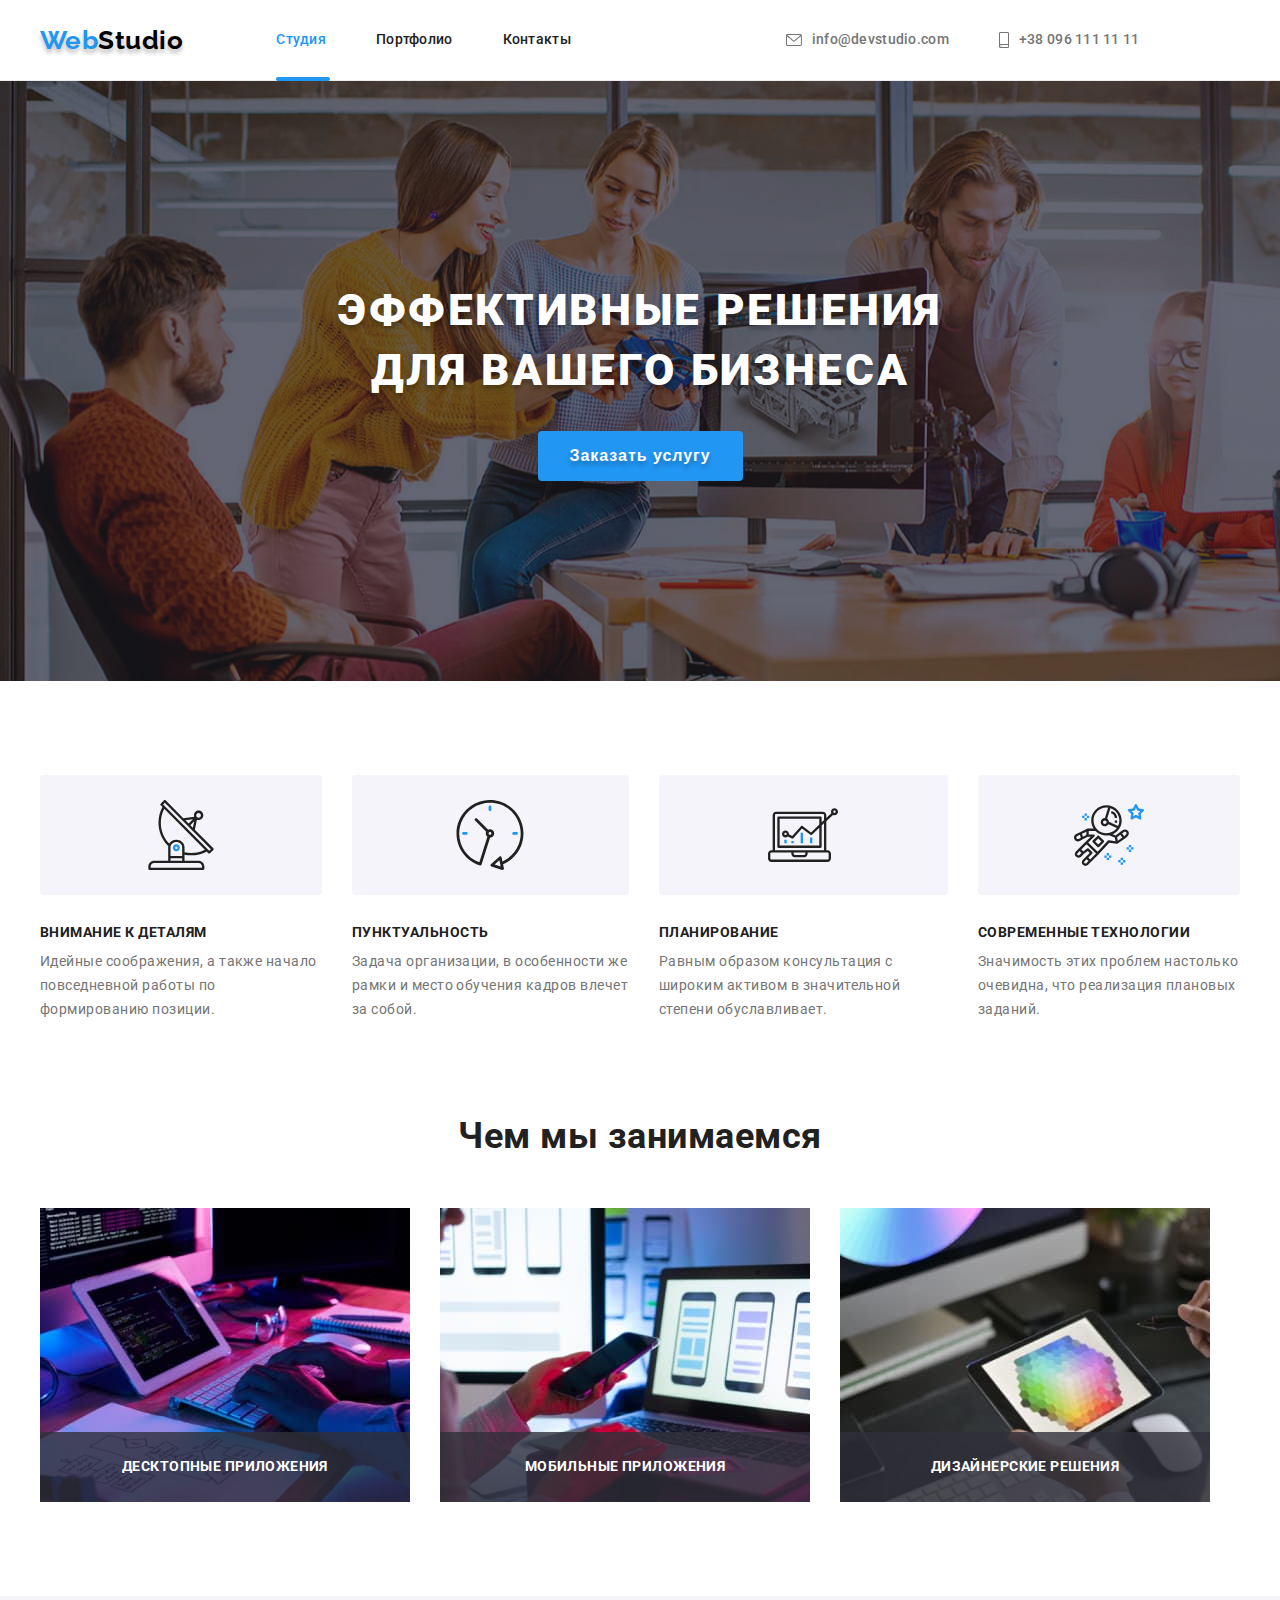
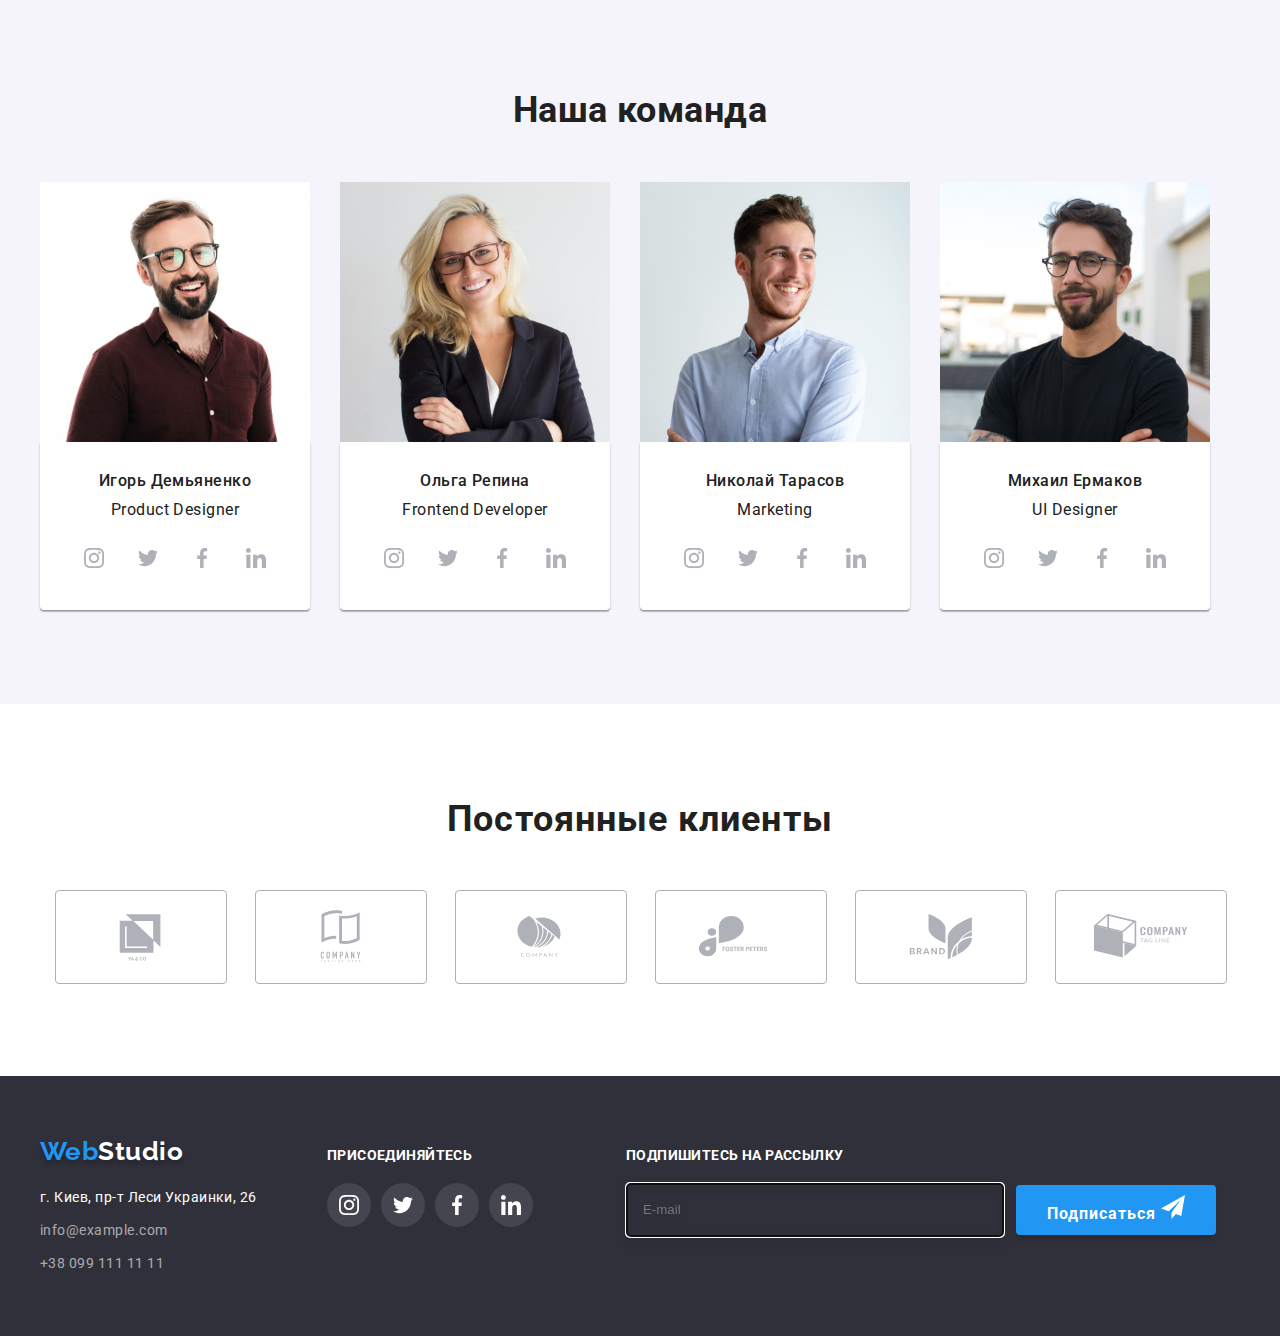
==== index.html @ dc647ac4 "created the seventh repos" ====
<!DOCTYPE html>
<html lang="ru">
<head>
    <meta charset="UTF-8">
    <meta http-equiv="X-UA-Compatible" content="IE=edge">
    <meta name="viewport" content="width=device-width, initial-scale=1.0">
    <title>Webstudio</title>
    <link rel="preconnect" href="https://fonts.googleapis.com">
    <link rel="preconnect" href="https://fonts.gstatic.com" crossorigin>
    <link href="https://fonts.googleapis.com/css2?family=Raleway:wght@700&family=Roboto:wght@400;500;700;900&display=swap" rel="stylesheet">
    <link rel="stylesheet" href="https://cdnjs.cloudflare.com/ajax/libs/modern-normalize/1.1.0/modern-normalize.min.css" integrity="sha512-wpPYUAdjBVSE4KJnH1VR1HeZfpl1ub8YT/NKx4PuQ5NmX2tKuGu6U/JRp5y+Y8XG2tV+wKQpNHVUX03MfMFn9Q==" crossorigin="anonymous" referrerpolicy="no-referrer" />
    <link rel="stylesheet" href="./css/styles.css" />

</head>

<body>
    <!-- HEADER-->
<header class="header">
    <div class="container main"> 
    <nav class="header-nav"> 
        <a class="header-link link" lang="en" href=""><span class="logo-web">Web</span>Studio</a>
          <ul class="header-nav-list list"> 
                <li class="item"><a class="header-item-link current link" href="">Студия</a></li>
                <li  class="item"><a class="header-item-link link" href="./portfolio.html" >Портфолио</a></li> 
                <li  class="item"><a class="header-item-link link" href="" >Контакты</a></li>
            </ul>
     </nav>    
          <ul class="auto-nav list"> 
            <li class="item">
                <a class="auto-nav-item link" href="mailto:info@devstudio.com">
                  <svg class="contacts-icon" width="16" height="12"> 
                    <use href="./images/symbol-defs.svg#icon-envelope"></use>
                </svg> 
                info@devstudio.com</a>
            </li>

            <li class="item">
                <a class="auto-nav-item link" href="tel:+380961111111">
                 <svg class="contacts-icon" width="10" height="16"> 
                    <use href="./images/symbol-defs.svg#icon-smartphone"> </use>
                </svg> 
                +38 096 111 11 11</a>
            </li>
          </ul>
        </div>
</header>
   
 <main>
    <!-- HERO-->
        <section class="hero"> 
            <h1 class="hero-title">Эффективные решения <br>для вашего бизнеса</h1>
            <button  class="hero-button link" type="button" data-modal-open>Заказать услугу</button>
        </section>

           <!-- modal window -->
        <div class="backdrop is-hidden" data-modal> 
            <div class="modal">
            <button type="button" class="close" data-modal-close> 
                <svg class="icon-close" width="18" height="18"> 
                    <use href="./images/symbol-defs.svg#icon-close"></use>
                </svg>
            </button>  

            <p class="form-title"> Оставьте свои данные, мы вам перезвоним</p>
            <form  class="form-contact">
                <label class="form-name"> Имя
                    <span class="form-area">  
                        <input type="text" name="username" class="form-input" required>              
                           <svg class="form-icon" width="18" height="18">
                          <use href="./images/symbol-defs.svg#icon-person"></use>
                        </svg>
                    </span>
            </label>

                <label class="form-name"> Телефон
                    <span class="form-area"> 
                     <input type="tel" name="tel" class="form-input" required>
                       <svg class="form-icon" width="18" height="18">
                    <use href="./images/symbol-defs.svg#icon-phone"></use>
                </svg>
            </span>
             </label>

                <label class="form-name"> Почта
                    <span class="form-area"> 
                      <input type="email" name="email" class="form-input" required> 
                       <svg class="form-icon" width="18" height="18">
                      <use href="./images/symbol-defs.svg#icon-email"></use>
                </svg>
            </span>
            </label>

                <label class="form-name"> Комментарий
                    <span class="form-area"> 
                <textarea name="comment" rows="10" class="form-text" placeholder="Введите текст"></textarea>
            </span>
        </label>

        <input  class="checkbox" id="check" type="checkbox"  name="policy" > 
        <label for="check" class="check-label"> 
              <span class="check-icon"> 
                <svg class="" width="16" height="15"> 
                   <use href="./images/symbol-defs.svg#icon-tick"></use>
              </svg>
        </span>
            <span class="check-text">Соглашаюсь с рассылкой и принимаю <a class="conditions" href="">Условия договора</a> </span>
        </label>

                <button class="form-button" type="submit">Отправить</button>
            </form>
            </div> 
        </div>
  

        <!--Features-->
    <section class="features">
        <div class="container details"> 
        <h2 hidden> Детали работ</h2>
    <ul class="features-list list"> 
        <li class="icon-animations"> 
            <div class="icon-class"> 
            <svg class="feature-icon" width="70" height="70"> 
                <use href="./images/symbol-defs.svg#icon-antenna"> </use>
            </svg>
        </div>
            <h3 class="features-title">ВНИМАНИЕ К ДЕТАЛЯМ</h3>
            <p class="features-text">Идейные соображения, а также начало повседневной работы по формированию позиции.</p>
        </li>
        <li class="icon-animations"> 
            <div class="icon-class"> 
            <svg class="feature-icon" width="70" height="70"> 
                <use href="./images/symbol-defs.svg#icon-clock"> </use>
            </svg>
        </div>
        
            <h3 class="features-title">ПУНКТУАЛЬНОСТЬ</h3>
            <p class="features-text">Задача организации, в особенности же рамки и место обучения кадров влечет за собой.</p>
        </li>
        <li class="icon-animations"> 
            <div class="icon-class"> 
            <svg class="feature-icon" width="70" height="70"> 
                <use href="./images/symbol-defs.svg#icon-diagram"> </use>
            </svg>
        </div>
  
            <h3 class="features-title">ПЛАНИРОВАНИЕ</h3>
            <p class="features-text">Равным образом консультация с широким активом в значительной степени обуславливает. </p>
        </li>
        <li class="icon-animations">
            <div class="icon-class"> 
            <svg class="feature-icon" width="70" height="70"> 
                <use href="./images/symbol-defs.svg#icon-astronaut"> </use>
            </svg>
        </div>
            <h3 class="features-title">СОВРЕМЕННЫЕ ТЕХНОЛОГИИ</h3>
            <p class="features-text">Значимость этих проблем настолько очевидна, что реализация плановых заданий.</p>
         </li>
    </ul>
        </div>
    </section>

    <section class="work"> 
        <div class="container"> 
        <h2 class="work-title">Чем мы занимаемся</h2>
        <ul class="work-list list"> 
            <li class="picture"> <img src="./img/1.jpg" alt="box1" width="370" height="294">
            <h3 class="work-text"> Десктопные приложения</h3>
        </li>
            <li class="picture"> <img src="./img/2.jpg" alt="box2" width="370" height="294">
            <h3 class="work-text"> Мобильные приложения</h3>
        </li>
            <li class="picture"> <img src="./img/3.jpg" alt="box3" width="370" height="294">
              <h3 class="work-text">Дизайнерские решения</h3>
         </li>
        </ul>
         </div>
     </section>

     <section class="team">
        <div class="container "> 
         <h2 class="team-title">Наша команда</h2>
        <ul class="team-list list">
            <li class="content"> 
                <img  src="./img/m1.jpg" alt="img1" width="270" height="260"> 
                <div class="team-content"> 
                <h3 class="team-item">Игорь Демьяненко</h3>
                <p class="team-text" lang="en">Product Designer</p>

                <ul class="masters list social-list"> 
                    <li class="social-item">
                        <a href="" class="social-link link">
                        <svg class="social-icon" width="20" height="20"> 
                            <use href="./images/symbol-defs.svg#icon-instagram"> </use>
                        </svg>
                     </a>
                    </li>
                    <li class="social-item">
                        <a href="" class="social-link link">
                        <svg class="social-icon" width="20" height="20"> 
                            <use href="./images/symbol-defs.svg#icon-twitter"> </use>
                        </svg>
                     </a>
                    </li>
                    <li class="social-item">
                        <a href="" class="social-link link">
                        <svg class="social-icon" width="20" height="20"> 
                            <use href="./images/symbol-defs.svg#icon-facebook"> </use>
                        </svg>
                     </a>
                    </li>
                    <li class="social-item">
                        <a href="" class="social-link link">
                        <svg class="social-icon" width="20" height="20"> 
                            <use href="./images/symbol-defs.svg#icon-linkedin"> </use>
                        </svg>
                     </a>
                    </li>
                </ul>
                </div>
            </li>
            <li class="content">  
                <img  src="./img/m2.jpg" alt="img2" width="270" height="260"> 
                <div class="team-content"> 
                <h3 class="team-item">Ольга Репина</h3>
                <p class="team-text" lang="en">Frontend Developer</p>

                <ul class="masters list social-list"> 
                    <li class="social-item">
                        <a href="" class="social-link link">
                        <svg class="social-icon" width="20" height="20"> 
                            <use href="./images/symbol-defs.svg#icon-instagram"> </use>
                        </svg>
                     </a>
                    </li>
                    <li class="social-item">
                        <a href="" class="social-link link">
                        <svg class="social-icon" width="20" height="20"> 
                            <use href="./images/symbol-defs.svg#icon-twitter"> </use>
                        </svg>
                     </a>
                    </li>
                    <li class="social-item">
                        <a href="" class="social-link link">
                        <svg class="social-icon" width="20" height="20"> 
                            <use href="./images/symbol-defs.svg#icon-facebook"> </use>
                        </svg>
                     </a>
                    </li>
                    <li class="social-item">
                        <a href="" class="social-link link">
                        <svg class="social-icon" width="20" height="20"> 
                            <use href="./images/symbol-defs.svg#icon-linkedin"> </use>
                        </svg>
                     </a>
                    </li>
                </ul>
                </div>
            </li>
            <li class="content"> 
                <img  src="./img/m3.jpg" alt="img3" width="270" height="260"> 
                <div class="team-content"> 
                <h3 class="team-item">Николай Тарасов</h3> 
                 <p class="team-text" lang="en">Marketing</p>

                 <ul class="masters list social-list"> 
                    <li class="social-item">
                        <a href="" class="social-link link">
                        <svg class="social-icon" width="20" height="20"> 
                            <use href="./images/symbol-defs.svg#icon-instagram"> </use>
                        </svg>
                     </a>
                    </li>
                    <li class="social-item">
                        <a href="" class="social-link link">
                        <svg class="social-icon" width="20" height="20"> 
                            <use href="./images/symbol-defs.svg#icon-twitter"> </use>
                        </svg>
                     </a>
                    </li>
                    <li class="social-item">
                        <a href="" class="social-link link">
                        <svg class="social-icon" width="20" height="20"> 
                            <use href="./images/symbol-defs.svg#icon-facebook"> </use>
                        </svg>
                     </a>
                    </li>
                    <li class="social-item">
                        <a href="" class="social-link link">
                        <svg class="social-icon" width="20" height="20"> 
                            <use href="./images/symbol-defs.svg#icon-linkedin"> </use>
                        </svg>
                     </a>
                    </li>
                </ul>
                </div>
                </li>
            <li class="content"> 
                <img  src="./img/m4.jpg" alt="img4" width="270" height="260"> 
                <div class="team-content"> 
                <h3 class="team-item">Михаил Ермаков</h3> 
                <p class="team-text" lang="en">UI Designer</p>

                <ul class="masters list social-list"> 
                    <li class="social-item">
                        <a href="" class="social-link link">
                        <svg class="social-icon" width="20" height="20"> 
                            <use href="./images/symbol-defs.svg#icon-instagram"> </use>
                        </svg>
                     </a>
                    </li>
                    <li class="social-item">
                        <a href="" class="social-link link">
                        <svg class="social-icon" width="20" height="20"> 
                            <use href="./images/symbol-defs.svg#icon-twitter"> </use>
                        </svg>
                     </a>
                    </li>
                    <li class="social-item">
                        <a href="" class="social-link link">
                        <svg class="social-icon" width="20" height="20"> 
                            <use href="./images/symbol-defs.svg#icon-facebook"> </use>
                        </svg>
                     </a>
                    </li>
                    <li class="social-item">
                        <a href="" class="social-link link">
                        <svg class="social-icon" width="20" height="20"> 
                            <use href="./images/symbol-defs.svg#icon-linkedin"> </use>
                        </svg>
                     </a>
                    </li>
                </ul>
                </div>
            </li>
        </ul>
        </div>
     </section>

       <!-- Clients-->
     <section class="clients ">  
           <h2 class="clients-title"> Постоянные клиенты</h2>
           <div class="clients-section "> 
            <ul class="clients-list list"> 
                <li class="clients-item">
                    <a href="" class="clients-link link">
                    <svg class="clients-icon" width="106" height="60"> 
                        <use href="./images/symbol-defs.svg#icon-Logo1"> </use>
                    </svg>
                 </a>
                </li>
                <li class="clients-item">
                    <a href="" class="clients-link link">
                    <svg class="clients-icon" width="106" height="60"> 
                        <use href="./images/symbol-defs.svg#icon-Logo2"> </use>
                    </svg>
                 </a>
                </li>
                <li class="clients-item">
                    <a href="" class="clients-link link">
                    <svg class="clients-icon" width="106" height="60"> 
                        <use href="./images/symbol-defs.svg#icon-Logo3"> </use>
                    </svg>
                 </a>
                </li>
                <li class="clients-item">
                    <a href="" class="clients-link link">
                    <svg class="clients-icon" width="106" height="60"> 
                        <use href="./images/symbol-defs.svg#icon-Logo4"> </use>
                    </svg>
                 </a>
                </li>
                <li class="clients-item">
                    <a href="" class="clients-link link">
                    <svg class="clients-icon" width="106" height="60"> 
                        <use href="./images/symbol-defs.svg#icon-Logo5"> </use>
                    </svg>
                 </a>
                </li>
                <li class="clients-item">
                    <a href="" class="clients-link link">
                    <svg class="clients-icon" width="106" height="60"> 
                        <use href="./images/symbol-defs.svg#icon-Logo6"> </use>
                    </svg>
                 </a>
                </li>
            </ul>

        </div>
     </section>
</main>

    <!-- FOOTER-->
<footer class="footer"> 
    <div class="footer-list container"> 
    <div class="footer-logo  main"> 
    <a class="footer-link link" lang="en" href=""><span class="logo-web">Web</span>Studio</a>
    <address> 
    <ul class="list-contacts list">
        <li class="address">г. Киев, пр-т Леси Украинки, 26</li>
        <li class="mail"><a class="contacts link" href="mailto:info@example.com">info@example.com</a></li>
        <li><a class="contacts link" href="tel:+380991111111">+38 099 111 11 11</a></li>
    </ul>
</address>
    </div>
    <div class="join-socials "> 
        <h3 class="join">присоединяйтесь</h3>
        <ul class="join-list list "> 
            <li class="join-item">
                <a href="" class="join-link link">
                <svg class="join-icon" width="20" height="20"> 
                    <use href="./images/symbol-defs.svg#icon-instagram"> </use>
                </svg>
             </a>
            </li>
            <li class="join-item">
                <a href="" class="join-link link">
                <svg class="join-icon" width="20" height="20"> 
                    <use href="./images/symbol-defs.svg#icon-twitter"> </use>
                </svg>
             </a>
            </li>
            <li class="join-item">
                <a href="" class="join-link link">
                <svg class="join-icon" width="20" height="20"> 
                    <use href="./images/symbol-defs.svg#icon-facebook"> </use>
                </svg>
             </a>
            </li>
            <li class="join-item">
                <a href="" class="join-link link">
                <svg class="join-icon" width="20" height="20"> 
                    <use href="./images/symbol-defs.svg#icon-linkedin"> </use>
                </svg>
             </a>
            </li>
            </ul>
    </div> 
    <form class="footer-form">
        <p class="form-heading"> Подпишитесь на рассылку</p>
        <div class="footer-place"> 
        <input class="subscribe-place" type="email" name="email" placeholder="E-mail" autofocus>
        <button class="subscribe-button" type="submit"> Подписаться
            <svg class="button-icon" width="24" height="24"> 
                <use href="./images/symbol-defs.svg#icon-plane"> </use>
            </svg>
            </button>
        </div>
    </form>
</div>
</footer>
<script src="./js/modal.js"></script>
</body>
</html>
---- css/styles.css ----
:root{
    --title-text-color: #212121;  
    --primary-text-color: #757575;
    --secondary-text-color: #000000;
    --third-text-color: #ffffff;
    --accent-color:#2196F3;
}
body {
    margin: 0;
    background-color: #FFFFFF;
    font-family: 'Roboto', sans-serif;
    letter-spacing: 0.03em;
    color: var(--title-text-color)
}
  
p, h1, h2, h3, h4{
    margin-top: 0;
    margin-bottom: 0;
}
ul {
    margin-top: 0;
    margin-bottom: 0;
    padding-left: 0;
}
img {
    display: block;
    width: auto;
}
.link {
    text-decoration: none;
}
.list {
    list-style: none;
}
.container {

    width: 1200px;
    padding-left: 15px;
    padding-right: 15px;
    margin: 0 auto;    
}

.header-nav {
    display: flex;
    align-items: center;
}
.header-link, 
.footer-link {
    padding: 0;

    Font-family: 'Raleway';
    font-weight: bold;
    Font-size: 26px;
    Line-height: 1.19;
    color: var(--secondary-text-color);
    text-shadow: 0px 4px 4px rgba(0, 0, 0, 0.25);
}

.logo-web {
    color:var(--accent-color);
}

.main {
    display: flex;
    align-items: center;
}
.header {  
      border-bottom: 1px solid #ECECEC;
}
.header-nav-list {
    display: flex;
    margin-right: auto;
}
.header-nav-list .link {    
    display: block;
    padding-top: 32px;
    padding-bottom: 32px;

    font-style: 400;
    font-weight: 500;
    font-size: 14px;
    line-height: 1.14;
    letter-spacing: 0.02em;
    color: var(--title-text-color);
}

.header-nav-list .item:not(:last-child) {
    margin-right: 50px;
}
.header-link {
    margin-right: 93px;
}
.header-item-link {
    transition: color 250ms cubic-bezier(0.4, 0, 0.2, 1);
}
.header-item-link:hover,
.header-item-link:focus {
    color: var(--accent-color); 
}
.auto-nav-item:hover,
.auto-nav-item:focus  {
    color: var(--accent-color); 
}
.item {
    position: relative;
}
.header-nav-list .current{
    color: var(--accent-color)
}
.item .current::after {
    content: '';
    position: absolute;
    bottom: -1px;
    width: 100%;
    left: 0;
    background-color: var(--accent-color);
    border: 2px solid;
    border-radius: 2px;
}

 /* Contacts*/

.auto-nav {
    display: flex;
    margin-left: 215px;
}
.auto-nav .item +.item {
    margin-left: 50px;
}
.auto-nav-item { 
    transition: color 250ms cubic-bezier(0.4, 0, 0.2, 1);
    
    display: flex;
    align-items: center;
    font-weight: 500;
    font-size: 14px;
    line-height: 1.14;
    letter-spacing: 0.02em;
    color: var(--primary-text-color);
}
.contacts-icon {
    display: inline-block;
    margin-right: 10px;
    fill: currentColor;
}

/* ---hero---*/
.hero {
   /* background-color: #2F303A;*/
    padding-bottom: 200px;
    padding-top: 200px;
    flex-grow: 1;
    background-image: linear-gradient(rgba(47, 48, 58, 0.4),
    rgba(47, 48, 58, 0.4)
    ), url(../images/heroimg.jpg) ;
}

.hero-title {
    margin-bottom: 30px;

    font-weight: 900;
    font-size: 44px;
    line-height: 1.36;
    text-align: center;
    letter-spacing: 0.06em;
    text-transform: uppercase;
    text-shadow: 0px 4px 4px rgba(0, 0, 0, 0.25);
    color: var(--third-text-color);
}
.hero-button {  
    display: flex;
    margin: auto;
    border-radius: 4px;
    padding: 10px 32px;
    border: 1px solid #000000;
    text-shadow: 0px 4px 4px rgba(0, 0, 0, 0.25);
    border: none;

    font-weight: 700;
    font-size: 16px;
    line-height: 1.87;
    display: flex;
    align-items: center;
    text-align: center;
    letter-spacing: 0.06em;
    color: var(--third-text-color);
    background-color: var(--accent-color);
    cursor: pointer;
}
.hero .link {
    transition: box-shadow 250ms cubic-bezier(0.4, 0, 0.2, 1), background-color 250ms cubic-bezier(0.4, 0, 0.2, 1);
}
.hero .link:hover,
.hero .link:focus{
    background-color: #188CE8;
    box-shadow: 0px 4px 4px rgba(0, 0, 0, 0.15);
}
/* ---Modal window---*/

.backdrop {
    position: fixed;
    top: 0;
    left:0;
    width: 100%;
    height: 100%;
    background: rgba(0, 0, 0, 0.2);
    opacity: 1;
    transition: opacity 250ms cubic-bezier(0.4, 0, 0.2, 1), visibility 250ms cubic-bezier(0.4, 0, 0.2, 1);
}
.backdrop.is-hidden{
    opacity: 0;
    pointer-events: none;
    visibility: hidden;
}

.modal {
    position: absolute;
    top: 50%;
    left: 50%;
    transform: translate(-50%, -50%);
    width: 528px;
    height: 581px;
    padding: 40px;
    
    background: #FFFFFF;
    box-shadow: 0px 1px 3px rgba(0, 0, 0, 0.12), 0px 1px 1px rgba(0, 0, 0, 0.14), 0px 2px 1px rgba(0, 0, 0, 0.2);
    border-radius: 4px;
}
.close {
    cursor: pointer;  
    background-color: #ffffff;
    width: 30px;
    height: 30px;
    position: absolute;
    top: 8px;
    right: 8px;  
    display: flex;
    align-items: center;
    justify-content: center;
    border-radius: 50%;
    border: 1px solid rgba(0, 0, 0, 0.1);   
}
.icon-close{
    fill: #000000;
    transition: fill 250ms cubic-bezier(0.4, 0, 0.2, 1);

}
.icon-close:hover,
.icon-close:focus{
  fill: var(--accent-color)
}
.form-title{
    font-family: Roboto;
    font-style: normal;
    font-weight: bold;
    font-size: 20px;
    line-height: 23px;
    text-align: center;
    letter-spacing: 0.03em;  
    color: #212121;  
    margin-bottom: 12px; 
}
.form-contact{
    width: 448px;
    min-height: 342px;
}
.form-name{
    font-family: Roboto;
    font-style: normal;
    font-weight: normal;
    font-size: 12px;
    line-height: 1.16;
    letter-spacing: 0.01em;
    display: block;
    color: #757575;
}
.form-area{
    position: relative;
    width: 100%;
    margin: 0 auto;  
}
.form-icon {
    position: absolute;
    top: 50%;
    left: 15px;
    transform: translateY(-50%);
    transition: fill 250ms cubic-bezier(0.4, 0, 0.2, 1);
}
.form-area:focus-within{
    border-color: var(--accent-color);
}

.form-input{
    width: 100%;
    height: 40px;
    border: 1px solid rgba(33, 33, 33, 0.2);
    box-sizing: border-box;
    border-radius: 4px;
    margin-top: 4px;
    margin-bottom: 10px;
    padding: 14px 15px;
    padding-left: 42px;
    cursor: pointer;
    outline: transparent;
    transition: border-color 250ms cubic-bezier(0.4, 0, 0.2, 1), fill 250ms cubic-bezier(0.4, 0, 0.2, 1);
}

.form-input:focus{
    border-color: var(--accent-color);
}

.form-input:focus + .form-icon{
    fill: var(--accent-color);
}

.form-text{
    width: 448px;
    height: 120px;
    resize: none;
    padding: 12px 16px;
    margin-top: 4px;
    outline: transparent;

    border: 1px solid rgba(33, 33, 33, 0.2);
    box-sizing: border-box;
    border-radius: 4px;
    transition: border-color 250ms cubic-bezier(0.4, 0, 0.2, 1);
}

.form-text:focus {
    border-color: var(--accent-color);
}

.check-text{
    display: inline-block;
    font-family: Roboto;
    font-style: normal;
    font-weight: normal;
    font-size: 14px;
    line-height: 1.71;
    color: #757575;
    margin-top: 20px;
}
.checkbox{
    appearance: none ;
}

.check-icon{
    display: flex;
    align-items: center;
    justify-content: center;
    width: 16px;
    height: 15px;
    display: flex;
    border-radius: 2px;
    border: 2px solid var(--secondary-text-color);
    margin-right: 7px;
    margin-top: 20px;
}
.check-label{
    display: flex;
    align-items: center;
}

.checkbox:checked + .check-label > .check-icon {
    background-color: var(--accent-color);
    border: transparent;
}
.checkbox:focus {
    border: transparent;
    
}
.conditions{
    color: var(--accent-color);
}

.form-button{
    margin: auto;
    margin-top: 30px;
    padding: 10px 55px;
    border: none;
    font-weight: 700;
    font-size: 16px;
    line-height: 1.87;
    display: flex;
    align-items: center;
    text-align: center;
    letter-spacing: 0.06em;
    color: var(--third-text-color);
    background-color: var(--accent-color);
    box-shadow: 0px 4px 4px rgba(0, 0, 0, 0.15);
    border-radius: 4px;
    cursor: pointer;
    transition: background-color 250ms cubic-bezier(0.4, 0, 0.2, 1);

}
.form-button:hover,
.form-button:focus{
    background-color: #188CE8;
}


/* ---features---*/
.details {
    display: flex;
}
.features{
    display: flex;

    padding-top: 94px;
    padding-bottom: 94px;
}
.features-title {
    display: flex;
    margin-top: 30px;
    margin-bottom: 10px;

    font-weight: 700;
    Font-size: 14px;
    Line-height: 1.14;
    text-transform: uppercase;
    color: var(--title-text-color);
}
.features-text {
    display: flex;
    margin-right: 30px;
    font-weight: normal;
    font-size: 14px;
    line-height: 1.71;
    color: var(--primary-text-color);
}
.features-list { 
    display: flex;
}
.icon-animations:not(:last-child) {
    margin-right: 30px;
}
.icon-animations .features-text {
    width: 100% ;
}

.icon-class  {
    display: flex;
    background-color: #F5F4FA;
    align-items: center;
    justify-content: center;
    border-radius: 4px; 
    height: 120px;
}

/* ---work and team---*/

.work {
    padding-bottom: 94px;
}
.work-list {
    display: flex;
}
.work-list .picture:not(:last-child){
    margin-right: 30px;   
}
.picture {
    position: relative;
}
.work-text {
    position: absolute;
    bottom: 0;
    min-width: 370px;
    min-height: 70px;
    display: flex;
    justify-content: center;
    align-items: center;
    font-weight: 700;
    font-size: 14px;
    line-height: 1.14;
    text-align: center;
    letter-spacing: 0.03em;
    text-transform: uppercase;
    background: rgba(47, 48, 58, 0.8);
    color: var(--third-text-color);
    
}

.work-title,
.team-title {
    margin-bottom: 50px;
    font-weight: bold;
    font-size: 36px;
    line-height: 1.16;
    text-align: center;
    color: var(--title-text-color);
}

.team{
    background-color: #F5F4FA;
    padding-top: 94px;
    padding-bottom: 94px;
} 

.team-list  {
    display: flex;
    margin: 0;
    margin-left: -30px; 
}

.team-content{
    padding-top: 30px ;
    padding-bottom: 30px; 
    width: 270px;

    background-color: var(--third-text-color);
    box-shadow: 0px 1px 3px rgba(0, 0, 0, 0.12), 0px 1px 1px rgba(0, 0, 0, 0.14), 0px 2px 1px rgba(0, 0, 0, 0.2);
    border-radius: 0px 0px 4px 4px;

}
.content {
    width: 270px;
    margin-left: 30px; 
    margin-right: 0;
}
.team-list .team-pic:not(:last-child){
    margin-right: 30px;
}
.team-item {
    margin-bottom: 10px ;

    font-weight: 500;
    font-size: 16px;
    line-height: 1.18; 
    text-align: center;   
    color: var(--title-text-color);
}
.team-text{
    margin-bottom: 16px ;

    font-weight: normal;
    font-size: 16px;
    line-height: 1.18;
    text-align: center;
}
.social-list {
    display: flex;
    justify-content: center;
}
.social-item{
    width: 44px;
    height: 44px;
    
}
.social-item:not(:last-child) {
    margin-right: 10px;
}
.social-icon{
    fill: #AFB1B8;
    transition: fill 250ms cubic-bezier(0.4, 0, 0.2, 1), background-color 250ms cubic-bezier(0.4, 0, 0.2, 1);
    
}

.social-link {
    transition: fill 250ms cubic-bezier(0.4, 0, 0.2, 1), background-color 250ms cubic-bezier(0.4, 0, 0.2, 1);
    
    width: 100%;
    height: 100%;
    display: flex;
    align-items: center;
    justify-content: center;
    border-radius: 50%;
    background-color: #ffffff;
}

.social-link:hover,
.social-link:focus{
    background-color: var(--accent-color);

}

.social-link:hover .social-icon,
.social-link:focus .social-icon {
    fill: var(--third-text-color);
}
/* ---- Clients---*/
.clients {
    padding-top: 94px;
    padding-bottom: 94px;
}

.clients-list {
    display: flex;
    justify-content: center;

}
.clients-title {
    margin-bottom: 50px;
    font-weight: 700;
    font-size: 36px;
    line-height: 42px;
    text-align: center;
    letter-spacing: 0.03em;
    color: #212121;
}

.clients-item{    
    width: 170px;
    height: 92px;     
}
.clients-item:not(:last-child) {
    margin-right: 30px;
}
.clients-icon{
   fill:  #AFB1B8; 
   transition: fill 250ms cubic-bezier(0.4, 0, 0.2, 1);

}
.clients-link {
    transition: fill 250ms cubic-bezier(0.4, 0, 0.2, 1), border-color 250ms cubic-bezier(0.4, 0, 0.2, 1);

    width: 100%;
    height: 100%;
    display: flex;
    border: 1px solid #AFB1B8;;
    border-radius: 4px;
    align-items: center;
    justify-content: center;
}
.clients-link:hover .clients-icon,
.clients-link:focus .clients-icon{
    fill: var(--accent-color);
}

.clients-link:hover,
.clients-link:focus { 
    border-color: var(--accent-color);
}

/* ---footer---*/
.footer-list {
    display: flex;
    align-items: baseline;
}
.footer-logo {
    display: inline-block;
}

.footer {
    padding-top: 60px;
    padding-bottom:60px;
    background-color: #2F303A    ;
}

.footer-link { 
    color: var(--third-text-color);
}
.list-contacts{
    font-style: normal;
}
.contacts{
    font-weight: normal;
    font-size: 14px;
    line-height: 1.71;
    color: rgba(255, 255, 255, 0.6) ;

}
.address{
    margin-top: 20px;
    margin-bottom: 9px;
    margin-right: 70px;

    font-weight: normal;
    font-size: 14px;
    line-height: 1.71;
    color: var(--third-text-color);
}
.mail {
    margin-bottom: 9px;
}
.join-socials .join{ 
    display: flex;
    margin-bottom: 20px;

    font-weight: 700;
    font-size: 14px;
    line-height: 16px;
    letter-spacing: 0.03em;
    text-transform: uppercase;
    color: #FFFFFF;   
}
.join-socials{
    margin-right: 93px;

}
.join-list {
    display: flex;
}
.join-item{
    width: 44px;
    height: 44px;   
}
.join-item:not(:last-child) {
    margin-right: 10px;
}
.join-icon{
    fill: #FFFFFF;
    transition: fill 250ms cubic-bezier(0.4, 0, 0.2, 1), background-color 250ms cubic-bezier(0.4, 0, 0.2, 1);
}
.join-link {
    transition: fill 250ms cubic-bezier(0.4, 0, 0.2, 1), background-color 250ms cubic-bezier(0.4, 0, 0.2, 1);
    width: 100%;
    height: 100%;
    display: flex;
    align-items: center;
    justify-content: center;
    border-radius: 50%;
    background-color: rgba(255, 255, 255, 0.1);
}
.join-link:hover,
.join-link:focus {
    background-color: var(--accent-color);
}

.join-link:hover .join-icon,
.join-link:focus .join-icon {
    cursor: pointer;
    fill: #FFFFFF;
}
.footer-place{
    display: flex;
    align-items: center;
}

.form-heading {
    margin: 0;
    font-family: Roboto;
    font-style: normal;
    font-weight: bold;
    font-size: 14px;
    line-height: 16px;
    letter-spacing: 0.03em;
    text-transform: uppercase;
    color: #FFFFFF;
    margin-bottom: 20px;
}

.subscribe-place{
    width: 358px;
    height: 50px;
    margin-right: 12px;
    border: 1px solid rgba(255, 255, 255, 0.3);
    background: transparent;
    filter: drop-shadow(0px 4px 4px rgba(0, 0, 0, 0.15));
    border-radius: 4px;
    color: rgba(255, 255, 255, 0.6);
    padding-left: 16px;
}

.subscribe-button{
    width: 200px;
    height: 50px;
    background-color: var(--accent-color);
    box-shadow: 0px 4px 4px rgba(0, 0, 0, 0.15);
    border: none;
  
    border-radius: 4px;
    font-family: Roboto;
    font-style: normal;
    font-weight: 700;
    font-size: 16px;
    line-height: 1.87;
    letter-spacing: 0.06em;
    color: #FFFFFF;
    padding: 10px 29px;
    transition: background-color 250ms cubic-bezier(0.4, 0, 0.2, 1);
}
.subscribe-button:hover,
.subscribe-button:focus {
    background-color: #188CE8;
}

/* Portfolio */
.portfolio{
    padding-bottom: 94px;
    padding-top: 94px;
    background: #FFFFFF;
}
.portfolio-list{
    
    display: flex;
    margin-bottom: 50px;
    justify-content: center;
}

.portfolio-button{   
    padding: 6px 22px;
    margin-right: 8px;

    font-family: 'Roboto';
    font-weight: 500;
    font-size: 16px;
    line-height: 1.62;
    text-align: center;
    color: var(--title-text-color);
    background-color: #F5F4FA ;
    border-radius: 4px;
    border: transparent;
    cursor: pointer;
}
.portfolio-list .link{ 
    transition: color 250ms cubic-bezier(0.4, 0, 0.2, 1), background-color 250ms cubic-bezier(0.4, 0, 0.2, 1), box-shadow 250ms cubic-bezier(0.4, 0, 0.2, 1);
}
.portfolio-list .link:hover, 
.portfolio-list .link:focus {
    color: var(--third-text-color);
    background-color: var(--accent-color);
    box-shadow: 0px 3px 1px rgba(0, 0, 0, 0.1), 0px 1px 2px rgba(0, 0, 0, 0.08), 0px 2px 2px rgba(0, 0, 0, 0.12);
}

.overlay-text{
    position: relative;
    overflow: hidden;

}
.overlay-text::before {
    display: inline-block;
    position: absolute;
    content: '';
    width: 100%;
    height: 100%;
    transition: transform 250ms cubic-bezier(0.4, 0, 0.2, 1);
}

.picture-text {
    position: absolute;
    top: 0;
    left: 0;
    height: 100%;
    padding: 63px 24px;
    font-size: 18px;
    line-height: 1.56;
    letter-spacing: 0.03em;
    color: #ffffff;
    background-color: rgba(33, 150, 243, 0.9);   
    transition: transform 250ms cubic-bezier(0.4, 0, 0.2, 1);
    transform: translateY(100%);
    overflow: auto;
}

.overlay-text:hover .picture-text {
    transform: translateY(0%);
}

.gallery-content{
    background-color: #FFFFFF;
    box-sizing: border-box;
    padding: 20px 24px;
    border-bottom: 1px solid #EEEEEE;
    border-right: 1px solid #EEEEEE;
    border-left: 1px solid #EEEEEE;
    width: 370px;
}
.portfolio-img {
    transition: background-color 250ms cubic-bezier(0.4, 0, 0.2, 1), box-shadow 250ms cubic-bezier(0.4, 0, 0.2, 1);

    margin: 0;
    display: flex;
    flex-wrap: wrap;
    margin-top: -30px;
    margin-left: -30px;
}

.gallery-pic{
    transition: background-color 250ms cubic-bezier(0.4, 0, 0.2, 1), box-shadow 250ms cubic-bezier(0.4, 0, 0.2, 1);
    width: 370px;
    margin-left: 30px;
    margin-top: 30px;
    flex-basis: calc(100% / 3 - 30px);
}
.portfolio-img .gallery-pic:hover,
.portfolio-img .gallery-pic:focus {
    background: #FFFFFF;
    box-shadow: 0px 1px 1px rgba(0, 0, 0, 0.12), 0px 4px 4px rgba(0, 0, 0, 0.06), 1px 4px 6px rgba(0, 0, 0, 0.16);
}

.portfolio-item {
    margin-bottom: 4px;

    font-weight: 700;
    font-size: 18px;
    line-height: 2;
    letter-spacing: 0.06em;
}
.portfolio-text{
    font-weight: normal;
    font-size: 16px;
    line-height: 1.87;
    color: var(--primary-text-color);
}
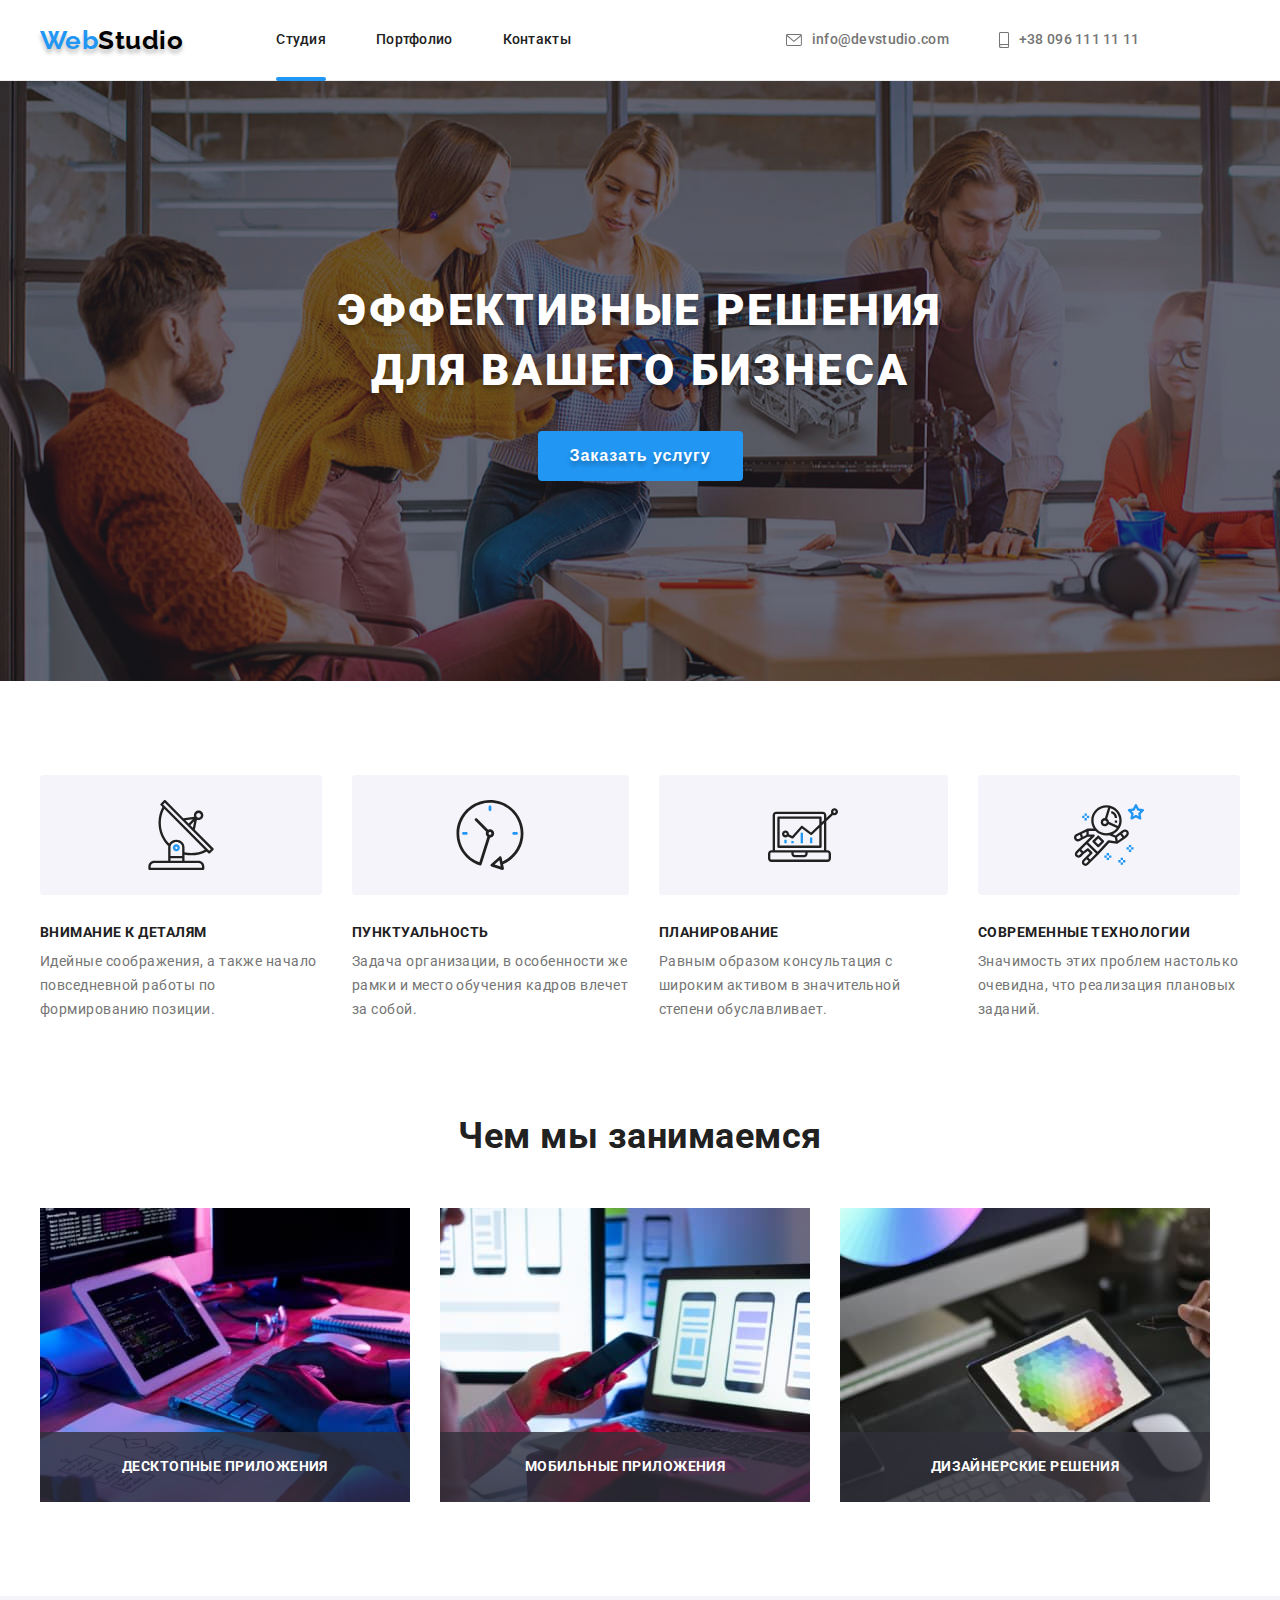
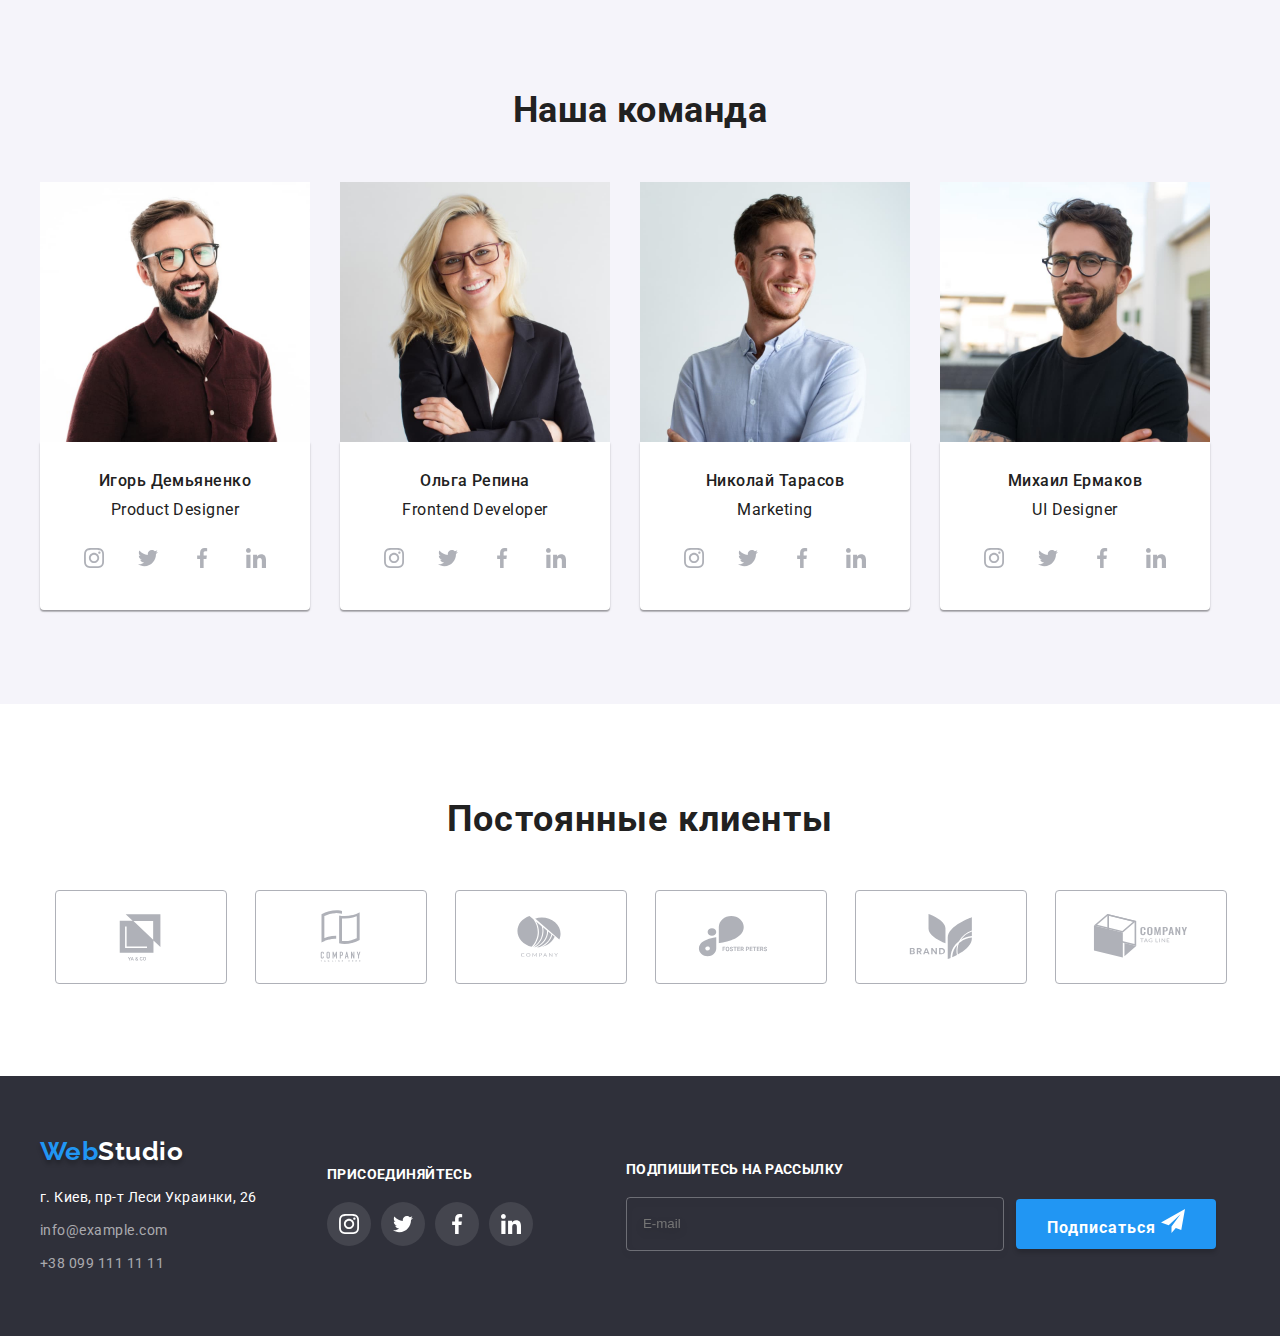
==== commit 165c5bed: "added sass" ====
--- a/index.html
+++ b/index.html
@@ -8,8 +8,11 @@
     <link rel="preconnect" href="https://fonts.googleapis.com">
     <link rel="preconnect" href="https://fonts.gstatic.com" crossorigin>
     <link href="https://fonts.googleapis.com/css2?family=Raleway:wght@700&family=Roboto:wght@400;500;700;900&display=swap" rel="stylesheet">
+   
     <link rel="stylesheet" href="https://cdnjs.cloudflare.com/ajax/libs/modern-normalize/1.1.0/modern-normalize.min.css" integrity="sha512-wpPYUAdjBVSE4KJnH1VR1HeZfpl1ub8YT/NKx4PuQ5NmX2tKuGu6U/JRp5y+Y8XG2tV+wKQpNHVUX03MfMFn9Q==" crossorigin="anonymous" referrerpolicy="no-referrer" />
     <link rel="stylesheet" href="./css/styles.css" />
+    <link rel="stylesheet" href="./css/main.min.css" />
+
 
 </head>
 
@@ -17,26 +20,26 @@
     <!-- HEADER-->
 <header class="header">
     <div class="container main"> 
-    <nav class="header-nav"> 
-        <a class="header-link link" lang="en" href=""><span class="logo-web">Web</span>Studio</a>
-          <ul class="header-nav-list list"> 
-                <li class="item"><a class="header-item-link current link" href="">Студия</a></li>
-                <li  class="item"><a class="header-item-link link" href="./portfolio.html" >Портфолио</a></li> 
-                <li  class="item"><a class="header-item-link link" href="" >Контакты</a></li>
+    <nav class="header__nav"> 
+        <a class="header__link link" lang="en" href=""><span class="logo-web">Web</span>Studio</a>
+          <ul class="header__nav-list list"> 
+                <li class="header__item"><a class="header__item-link current link" href="">Студия</a></li>
+                <li  class="header__item"><a class="header__item-link link" href="./portfolio.html" >Портфолио</a></li> 
+                <li  class="header__item"><a class="header__item-link link" href="" >Контакты</a></li>
             </ul>
      </nav>    
-          <ul class="auto-nav list"> 
-            <li class="item">
-                <a class="auto-nav-item link" href="mailto:info@devstudio.com">
-                  <svg class="contacts-icon" width="16" height="12"> 
+          <ul class="contacts__auto-nav list"> 
+            <li class="contacts__item">
+                <a class="contacts__auto-nav-item link" href="mailto:info@devstudio.com">
+                  <svg class="contacts__contacts-icon" width="16" height="12"> 
                     <use href="./images/symbol-defs.svg#icon-envelope"></use>
                 </svg> 
                 info@devstudio.com</a>
             </li>
 
-            <li class="item">
-                <a class="auto-nav-item link" href="tel:+380961111111">
-                 <svg class="contacts-icon" width="10" height="16"> 
+            <li class="contacts__item">
+                <a class="contacts__auto-nav-item link" href="tel:+380961111111">
+                 <svg class="contacts__contacts-icon" width="10" height="16"> 
                     <use href="./images/symbol-defs.svg#icon-smartphone"> </use>
                 </svg> 
                 +38 096 111 11 11</a>
@@ -48,8 +51,8 @@
  <main>
     <!-- HERO-->
         <section class="hero"> 
-            <h1 class="hero-title">Эффективные решения <br>для вашего бизнеса</h1>
-            <button  class="hero-button link" type="button" data-modal-open>Заказать услугу</button>
+            <h1 class="hero__title">Эффективные решения <br>для вашего бизнеса</h1>
+            <button  class="hero__button link" type="button" data-modal-open>Заказать услугу</button>
         </section>
 
            <!-- modal window -->
@@ -61,52 +64,52 @@
                 </svg>
             </button>  
 
-            <p class="form-title"> Оставьте свои данные, мы вам перезвоним</p>
-            <form  class="form-contact">
-                <label class="form-name"> Имя
-                    <span class="form-area">  
-                        <input type="text" name="username" class="form-input" required>              
-                           <svg class="form-icon" width="18" height="18">
+            <form  class="form">
+               <p class="form__title"> Оставьте свои данные, мы вам перезвоним</p>
+                <label class="form__name"> Имя
+                    <span class="form__area">  
+                        <input type="text" name="username" class="form__input" required>              
+                           <svg class="form__icon" width="18" height="18">
                           <use href="./images/symbol-defs.svg#icon-person"></use>
                         </svg>
                     </span>
             </label>
 
-                <label class="form-name"> Телефон
-                    <span class="form-area"> 
-                     <input type="tel" name="tel" class="form-input" required>
-                       <svg class="form-icon" width="18" height="18">
+                <label class="form__name"> Телефон
+                    <span class="form__area"> 
+                     <input type="tel" name="tel" class="form__input" required>
+                       <svg class="form__icon" width="18" height="18">
                     <use href="./images/symbol-defs.svg#icon-phone"></use>
                 </svg>
             </span>
              </label>
 
-                <label class="form-name"> Почта
-                    <span class="form-area"> 
-                      <input type="email" name="email" class="form-input" required> 
-                       <svg class="form-icon" width="18" height="18">
+                <label class="form__name"> Почта
+                    <span class="form__area"> 
+                      <input type="email" name="email" class="form__input" required> 
+                       <svg class="form__icon" width="18" height="18">
                       <use href="./images/symbol-defs.svg#icon-email"></use>
                 </svg>
             </span>
             </label>
 
-                <label class="form-name"> Комментарий
-                    <span class="form-area"> 
-                <textarea name="comment" rows="10" class="form-text" placeholder="Введите текст"></textarea>
+                <label class="form__name"> Комментарий
+                    <span class="form__area"> 
+                <textarea name="comment" rows="10" class="form__text" placeholder="Введите текст"></textarea>
             </span>
         </label>
 
-        <input  class="checkbox" id="check" type="checkbox"  name="policy" > 
-        <label for="check" class="check-label"> 
-              <span class="check-icon"> 
+        <input  class="form__checkbox" id="check" type="checkbox"  name="policy" > 
+        <label for="check" class="form__check-label"> 
+              <span class="form__check-icon"> 
                 <svg class="" width="16" height="15"> 
                    <use href="./images/symbol-defs.svg#icon-tick"></use>
               </svg>
         </span>
-            <span class="check-text">Соглашаюсь с рассылкой и принимаю <a class="conditions" href="">Условия договора</a> </span>
+            <span class="form__check-text">Соглашаюсь с рассылкой и принимаю <a class="form__conditions" href="">Условия договора</a> </span>
         </label>
 
-                <button class="form-button" type="submit">Отправить</button>
+                <button class="form__button" type="submit">Отправить</button>
             </form>
             </div> 
         </div>
@@ -116,44 +119,44 @@
     <section class="features">
         <div class="container details"> 
         <h2 hidden> Детали работ</h2>
-    <ul class="features-list list"> 
-        <li class="icon-animations"> 
-            <div class="icon-class"> 
-            <svg class="feature-icon" width="70" height="70"> 
+    <ul class="features__list list"> 
+        <li class="features__icon-animations"> 
+            <div class="features__icon-class"> 
+            <svg class="features__icon" width="70" height="70"> 
                 <use href="./images/symbol-defs.svg#icon-antenna"> </use>
             </svg>
         </div>
-            <h3 class="features-title">ВНИМАНИЕ К ДЕТАЛЯМ</h3>
-            <p class="features-text">Идейные соображения, а также начало повседневной работы по формированию позиции.</p>
+            <h3 class="features__title">ВНИМАНИЕ К ДЕТАЛЯМ</h3>
+            <p class="features__text">Идейные соображения, а также начало повседневной работы по формированию позиции.</p>
         </li>
-        <li class="icon-animations"> 
-            <div class="icon-class"> 
-            <svg class="feature-icon" width="70" height="70"> 
+        <li class="features__icon-animations"> 
+            <div class="features__icon-class"> 
+            <svg class="features__icon" width="70" height="70"> 
                 <use href="./images/symbol-defs.svg#icon-clock"> </use>
             </svg>
         </div>
         
-            <h3 class="features-title">ПУНКТУАЛЬНОСТЬ</h3>
-            <p class="features-text">Задача организации, в особенности же рамки и место обучения кадров влечет за собой.</p>
+            <h3 class="features__title">ПУНКТУАЛЬНОСТЬ</h3>
+            <p class="features__text">Задача организации, в особенности же рамки и место обучения кадров влечет за собой.</p>
         </li>
-        <li class="icon-animations"> 
-            <div class="icon-class"> 
-            <svg class="feature-icon" width="70" height="70"> 
+        <li class="features__icon-animations"> 
+            <div class="features__icon-class"> 
+            <svg class="features__icon" width="70" height="70"> 
                 <use href="./images/symbol-defs.svg#icon-diagram"> </use>
             </svg>
         </div>
   
-            <h3 class="features-title">ПЛАНИРОВАНИЕ</h3>
-            <p class="features-text">Равным образом консультация с широким активом в значительной степени обуславливает. </p>
+            <h3 class="features__title">ПЛАНИРОВАНИЕ</h3>
+            <p class="features__text">Равным образом консультация с широким активом в значительной степени обуславливает. </p>
         </li>
-        <li class="icon-animations">
-            <div class="icon-class"> 
-            <svg class="feature-icon" width="70" height="70"> 
+        <li class="features__icon-animations">
+            <div class="features__icon-class"> 
+            <svg class="features__icon" width="70" height="70"> 
                 <use href="./images/symbol-defs.svg#icon-astronaut"> </use>
             </svg>
         </div>
-            <h3 class="features-title">СОВРЕМЕННЫЕ ТЕХНОЛОГИИ</h3>
-            <p class="features-text">Значимость этих проблем настолько очевидна, что реализация плановых заданий.</p>
+            <h3 class="features__title">СОВРЕМЕННЫЕ ТЕХНОЛОГИИ</h3>
+            <p class="features__text">Значимость этих проблем настолько очевидна, что реализация плановых заданий.</p>
          </li>
     </ul>
         </div>
@@ -161,16 +164,16 @@
 
     <section class="work"> 
         <div class="container"> 
-        <h2 class="work-title">Чем мы занимаемся</h2>
-        <ul class="work-list list"> 
-            <li class="picture"> <img src="./img/1.jpg" alt="box1" width="370" height="294">
-            <h3 class="work-text"> Десктопные приложения</h3>
+        <h2 class="work__title">Чем мы занимаемся</h2>
+        <ul class="work__list list"> 
+            <li class="work__picture"> <img src="./img/1.jpg" alt="box1" width="370" height="294">
+            <h3 class="work__text"> Десктопные приложения</h3>
         </li>
-            <li class="picture"> <img src="./img/2.jpg" alt="box2" width="370" height="294">
-            <h3 class="work-text"> Мобильные приложения</h3>
+            <li class="work__picture"> <img src="./img/2.jpg" alt="box2" width="370" height="294">
+            <h3 class="work__text"> Мобильные приложения</h3>
         </li>
-            <li class="picture"> <img src="./img/3.jpg" alt="box3" width="370" height="294">
-              <h3 class="work-text">Дизайнерские решения</h3>
+            <li class="work__picture"> <img src="./img/3.jpg" alt="box3" width="370" height="294">
+              <h3 class="work__text">Дизайнерские решения</h3>
          </li>
         </ul>
          </div>
@@ -178,39 +181,39 @@
 
      <section class="team">
         <div class="container "> 
-         <h2 class="team-title">Наша команда</h2>
-        <ul class="team-list list">
-            <li class="content"> 
-                <img  src="./img/m1.jpg" alt="img1" width="270" height="260"> 
-                <div class="team-content"> 
-                <h3 class="team-item">Игорь Демьяненко</h3>
-                <p class="team-text" lang="en">Product Designer</p>
-
-                <ul class="masters list social-list"> 
-                    <li class="social-item">
-                        <a href="" class="social-link link">
-                        <svg class="social-icon" width="20" height="20"> 
+         <h2 class="team__title">Наша команда</h2>
+        <ul class="team__list list">
+            <li class="team__content"> 
+                <img class="team__pic" src="./img/m1.jpg" alt="img1" width="270" height="260"> 
+                <div class="team__inf"> 
+                <h3 class="team__item">Игорь Демьяненко</h3>
+                <p class="team__text" lang="en">Product Designer</p>
+
+                <ul class="social list"> 
+                    <li class="social__item">
+                        <a href="" class="social__link link">
+                        <svg class="social__icon" width="20" height="20"> 
                             <use href="./images/symbol-defs.svg#icon-instagram"> </use>
                         </svg>
                      </a>
                     </li>
-                    <li class="social-item">
-                        <a href="" class="social-link link">
-                        <svg class="social-icon" width="20" height="20"> 
+                    <li class="social__item">
+                        <a href="" class="social__link link">
+                        <svg class="social__icon" width="20" height="20"> 
                             <use href="./images/symbol-defs.svg#icon-twitter"> </use>
                         </svg>
                      </a>
                     </li>
-                    <li class="social-item">
-                        <a href="" class="social-link link">
-                        <svg class="social-icon" width="20" height="20"> 
+                    <li class="social__item">
+                        <a href="" class="social__link link">
+                        <svg class="social__icon" width="20" height="20"> 
                             <use href="./images/symbol-defs.svg#icon-facebook"> </use>
                         </svg>
                      </a>
                     </li>
-                    <li class="social-item">
-                        <a href="" class="social-link link">
-                        <svg class="social-icon" width="20" height="20"> 
+                    <li class="social__item">
+                        <a href="" class="social__link link">
+                        <svg class="social__icon" width="20" height="20"> 
                             <use href="./images/symbol-defs.svg#icon-linkedin"> </use>
                         </svg>
                      </a>
@@ -218,37 +221,37 @@
                 </ul>
                 </div>
             </li>
-            <li class="content">  
-                <img  src="./img/m2.jpg" alt="img2" width="270" height="260"> 
-                <div class="team-content"> 
-                <h3 class="team-item">Ольга Репина</h3>
-                <p class="team-text" lang="en">Frontend Developer</p>
-
-                <ul class="masters list social-list"> 
-                    <li class="social-item">
-                        <a href="" class="social-link link">
-                        <svg class="social-icon" width="20" height="20"> 
+            <li class="team__content">  
+                <img class="team__pic" src="./img/m2.jpg" alt="img2" width="270" height="260"> 
+                <div class="team__inf"> 
+                <h3 class="team__item">Ольга Репина</h3>
+                <p class="team__text" lang="en">Frontend Developer</p>
+
+                <ul class="social list"> 
+                    <li class="social__item">
+                        <a href="" class="social__link link">
+                        <svg class="social__icon" width="20" height="20"> 
                             <use href="./images/symbol-defs.svg#icon-instagram"> </use>
                         </svg>
                      </a>
                     </li>
-                    <li class="social-item">
-                        <a href="" class="social-link link">
-                        <svg class="social-icon" width="20" height="20"> 
+                    <li class="social__item">
+                        <a href="" class="social__link link">
+                        <svg class="social__icon" width="20" height="20"> 
                             <use href="./images/symbol-defs.svg#icon-twitter"> </use>
                         </svg>
                      </a>
                     </li>
-                    <li class="social-item">
-                        <a href="" class="social-link link">
-                        <svg class="social-icon" width="20" height="20"> 
+                    <li class="social__item">
+                        <a href="" class="social__link link">
+                        <svg class="social__icon" width="20" height="20"> 
                             <use href="./images/symbol-defs.svg#icon-facebook"> </use>
                         </svg>
                      </a>
                     </li>
-                    <li class="social-item">
-                        <a href="" class="social-link link">
-                        <svg class="social-icon" width="20" height="20"> 
+                    <li class="social__item">
+                        <a href="" class="social__link link">
+                        <svg class="social__icon" width="20" height="20"> 
                             <use href="./images/symbol-defs.svg#icon-linkedin"> </use>
                         </svg>
                      </a>
@@ -256,37 +259,37 @@
                 </ul>
                 </div>
             </li>
-            <li class="content"> 
-                <img  src="./img/m3.jpg" alt="img3" width="270" height="260"> 
-                <div class="team-content"> 
-                <h3 class="team-item">Николай Тарасов</h3> 
-                 <p class="team-text" lang="en">Marketing</p>
-
-                 <ul class="masters list social-list"> 
-                    <li class="social-item">
-                        <a href="" class="social-link link">
-                        <svg class="social-icon" width="20" height="20"> 
+            <li class="team__content"> 
+                <img class="team__pic" src="./img/m3.jpg" alt="img3" width="270" height="260"> 
+                <div class="team__inf"> 
+                <h3 class="team__item">Николай Тарасов</h3> 
+                 <p class="team__text" lang="en">Marketing</p>
+
+                 <ul class="social list"> 
+                    <li class="social__item">
+                        <a href="" class="social__link link">
+                        <svg class="social__icon" width="20" height="20"> 
                             <use href="./images/symbol-defs.svg#icon-instagram"> </use>
                         </svg>
                      </a>
                     </li>
-                    <li class="social-item">
-                        <a href="" class="social-link link">
-                        <svg class="social-icon" width="20" height="20"> 
+                    <li class="social__item">
+                        <a href="" class="social__link link">
+                        <svg class="social__icon" width="20" height="20"> 
                             <use href="./images/symbol-defs.svg#icon-twitter"> </use>
                         </svg>
                      </a>
                     </li>
-                    <li class="social-item">
-                        <a href="" class="social-link link">
-                        <svg class="social-icon" width="20" height="20"> 
+                    <li class="social__item">
+                        <a href="" class="social__link link">
+                        <svg class="social__icon" width="20" height="20"> 
                             <use href="./images/symbol-defs.svg#icon-facebook"> </use>
                         </svg>
                      </a>
                     </li>
-                    <li class="social-item">
-                        <a href="" class="social-link link">
-                        <svg class="social-icon" width="20" height="20"> 
+                    <li class="social__item">
+                        <a href="" class="social__link link">
+                        <svg class="social__icon" width="20" height="20"> 
                             <use href="./images/symbol-defs.svg#icon-linkedin"> </use>
                         </svg>
                      </a>
@@ -294,37 +297,37 @@
                 </ul>
                 </div>
                 </li>
-            <li class="content"> 
-                <img  src="./img/m4.jpg" alt="img4" width="270" height="260"> 
-                <div class="team-content"> 
-                <h3 class="team-item">Михаил Ермаков</h3> 
-                <p class="team-text" lang="en">UI Designer</p>
-
-                <ul class="masters list social-list"> 
-                    <li class="social-item">
-                        <a href="" class="social-link link">
-                        <svg class="social-icon" width="20" height="20"> 
+            <li class="team__content"> 
+                <img class="team__pic" src="./img/m4.jpg" alt="img4" width="270" height="260"> 
+                <div class="team__inf"> 
+                <h3 class="team__item">Михаил Ермаков</h3> 
+                <p class="team__text" lang="en">UI Designer</p>
+
+                <ul class="social list"> 
+                    <li class="social__item">
+                        <a href="" class="social__link link">
+                        <svg class="social__icon" width="20" height="20"> 
                             <use href="./images/symbol-defs.svg#icon-instagram"> </use>
                         </svg>
                      </a>
                     </li>
-                    <li class="social-item">
-                        <a href="" class="social-link link">
-                        <svg class="social-icon" width="20" height="20"> 
+                    <li class="social__item">
+                        <a href="" class="social__link link">
+                        <svg class="social__icon" width="20" height="20"> 
                             <use href="./images/symbol-defs.svg#icon-twitter"> </use>
                         </svg>
                      </a>
                     </li>
-                    <li class="social-item">
-                        <a href="" class="social-link link">
-                        <svg class="social-icon" width="20" height="20"> 
+                    <li class="social__item">
+                        <a href="" class="social__link link">
+                        <svg class="social__icon" width="20" height="20"> 
                             <use href="./images/symbol-defs.svg#icon-facebook"> </use>
                         </svg>
                      </a>
                     </li>
-                    <li class="social-item">
-                        <a href="" class="social-link link">
-                        <svg class="social-icon" width="20" height="20"> 
+                    <li class="social__item">
+                        <a href="" class="social__link link">
+                        <svg class="social__icon" width="20" height="20"> 
                             <use href="./images/symbol-defs.svg#icon-linkedin"> </use>
                         </svg>
                      </a>
@@ -337,48 +340,48 @@
      </section>
 
        <!-- Clients-->
-     <section class="clients ">  
-           <h2 class="clients-title"> Постоянные клиенты</h2>
-           <div class="clients-section "> 
-            <ul class="clients-list list"> 
-                <li class="clients-item">
-                    <a href="" class="clients-link link">
-                    <svg class="clients-icon" width="106" height="60"> 
+     <section class="clients__list ">  
+           <h2 class="clients__title"> Постоянные клиенты</h2>
+           <div class="clients__section "> 
+            <ul class="clients list"> 
+                <li class="clients__item">
+                    <a href="" class="clients__link link">
+                    <svg class="clients__icon" width="106" height="60"> 
                         <use href="./images/symbol-defs.svg#icon-Logo1"> </use>
                     </svg>
                  </a>
                 </li>
-                <li class="clients-item">
-                    <a href="" class="clients-link link">
-                    <svg class="clients-icon" width="106" height="60"> 
+                <li class="clients__item">
+                    <a href="" class="clients__link link">
+                    <svg class="clients__icon" width="106" height="60"> 
                         <use href="./images/symbol-defs.svg#icon-Logo2"> </use>
                     </svg>
                  </a>
                 </li>
-                <li class="clients-item">
-                    <a href="" class="clients-link link">
-                    <svg class="clients-icon" width="106" height="60"> 
+                <li class="clients__item">
+                    <a href="" class="clients__link link">
+                    <svg class="clients__icon" width="106" height="60"> 
                         <use href="./images/symbol-defs.svg#icon-Logo3"> </use>
                     </svg>
                  </a>
                 </li>
-                <li class="clients-item">
-                    <a href="" class="clients-link link">
-                    <svg class="clients-icon" width="106" height="60"> 
+                <li class="clients__item">
+                    <a href="" class="clients__link link">
+                    <svg class="clients__icon" width="106" height="60"> 
                         <use href="./images/symbol-defs.svg#icon-Logo4"> </use>
                     </svg>
                  </a>
                 </li>
-                <li class="clients-item">
-                    <a href="" class="clients-link link">
-                    <svg class="clients-icon" width="106" height="60"> 
+                <li class="clients__item">
+                    <a href="" class="clients__link link">
+                    <svg class="clients__icon" width="106" height="60"> 
                         <use href="./images/symbol-defs.svg#icon-Logo5"> </use>
                     </svg>
                  </a>
                 </li>
-                <li class="clients-item">
-                    <a href="" class="clients-link link">
-                    <svg class="clients-icon" width="106" height="60"> 
+                <li class="clients__item">
+                    <a href="" class="clients__link link">
+                    <svg class="clients__icon" width="106" height="60"> 
                         <use href="./images/symbol-defs.svg#icon-Logo6"> </use>
                     </svg>
                  </a>
@@ -390,57 +393,57 @@
 </main>
 
     <!-- FOOTER-->
-<footer class="footer"> 
-    <div class="footer-list container"> 
-    <div class="footer-logo  main"> 
-    <a class="footer-link link" lang="en" href=""><span class="logo-web">Web</span>Studio</a>
-    <address> 
-    <ul class="list-contacts list">
-        <li class="address">г. Киев, пр-т Леси Украинки, 26</li>
-        <li class="mail"><a class="contacts link" href="mailto:info@example.com">info@example.com</a></li>
-        <li><a class="contacts link" href="tel:+380991111111">+38 099 111 11 11</a></li>
+<footer class="footer__section"> 
+    <div class="footer container"> 
+    <div class="footer__logo "> 
+    <a class="footer__link link" lang="en" href=""><span class="logo-web">Web</span>Studio</a>
+    <address class="footer__address-list" > 
+    <ul class="footer__list-contacts list">
+        <li class="footer__address">г. Киев, пр-т Леси Украинки, 26</li>
+        <li class="footer__mail"><a class="footer__contacts link" href="mailto:info@example.com">info@example.com</a></li>
+        <li><a class="footer__contacts link" href="tel:+380991111111">+38 099 111 11 11</a></li>
     </ul>
 </address>
     </div>
-    <div class="join-socials "> 
-        <h3 class="join">присоединяйтесь</h3>
-        <ul class="join-list list "> 
-            <li class="join-item">
-                <a href="" class="join-link link">
-                <svg class="join-icon" width="20" height="20"> 
+    <div class="join__socials "> 
+        <h3 class="join__title">присоединяйтесь</h3>
+        <ul class="join list "> 
+            <li class="join__item">
+                <a href="" class="join__link link">
+                <svg class="join__icon" width="20" height="20"> 
                     <use href="./images/symbol-defs.svg#icon-instagram"> </use>
                 </svg>
              </a>
             </li>
-            <li class="join-item">
-                <a href="" class="join-link link">
-                <svg class="join-icon" width="20" height="20"> 
+            <li class="join__item">
+                <a href="" class="join__link link">
+                <svg class="join__icon" width="20" height="20"> 
                     <use href="./images/symbol-defs.svg#icon-twitter"> </use>
                 </svg>
              </a>
             </li>
-            <li class="join-item">
-                <a href="" class="join-link link">
-                <svg class="join-icon" width="20" height="20"> 
+            <li class="join__item">
+                <a href="" class="join__link link">
+                <svg class="join__icon" width="20" height="20"> 
                     <use href="./images/symbol-defs.svg#icon-facebook"> </use>
                 </svg>
              </a>
             </li>
-            <li class="join-item">
-                <a href="" class="join-link link">
-                <svg class="join-icon" width="20" height="20"> 
+            <li class="join__item">
+                <a href="" class="join__link link">
+                <svg class="join__icon" width="20" height="20"> 
                     <use href="./images/symbol-defs.svg#icon-linkedin"> </use>
                 </svg>
              </a>
             </li>
             </ul>
     </div> 
-    <form class="footer-form">
-        <p class="form-heading"> Подпишитесь на рассылку</p>
-        <div class="footer-place"> 
-        <input class="subscribe-place" type="email" name="email" placeholder="E-mail" autofocus>
-        <button class="subscribe-button" type="submit"> Подписаться
-            <svg class="button-icon" width="24" height="24"> 
+    <form class="">
+        <p class="mailing__form-title"> Подпишитесь на рассылку</p>
+        <div class="mailing"> 
+        <input class="mailing__subscribe-place" type="email" name="email" placeholder="E-mail" >
+        <button class="mailing__subscribe-button" type="submit"> Подписаться
+            <svg class="mailing__button-icon" width="24" height="24"> 
                 <use href="./images/symbol-defs.svg#icon-plane"> </use>
             </svg>
             </button>
--- a/css/styles.css
+++ b/css/styles.css
@@ -1,895 +1,17 @@
-:root{
-    --title-text-color: #212121;  
-    --primary-text-color: #757575;
-    --secondary-text-color: #000000;
-    --third-text-color: #ffffff;
-    --accent-color:#2196F3;
-}
-body {
-    margin: 0;
-    background-color: #FFFFFF;
-    font-family: 'Roboto', sans-serif;
-    letter-spacing: 0.03em;
-    color: var(--title-text-color)
-}
-  
-p, h1, h2, h3, h4{
-    margin-top: 0;
-    margin-bottom: 0;
-}
-ul {
-    margin-top: 0;
-    margin-bottom: 0;
-    padding-left: 0;
-}
-img {
-    display: block;
-    width: auto;
-}
-.link {
-    text-decoration: none;
-}
-.list {
-    list-style: none;
-}
-.container {
-
-    width: 1200px;
-    padding-left: 15px;
-    padding-right: 15px;
-    margin: 0 auto;    
-}
-
-.header-nav {
-    display: flex;
-    align-items: center;
-}
-.header-link, 
-.footer-link {
-    padding: 0;
-
-    Font-family: 'Raleway';
-    font-weight: bold;
-    Font-size: 26px;
-    Line-height: 1.19;
-    color: var(--secondary-text-color);
-    text-shadow: 0px 4px 4px rgba(0, 0, 0, 0.25);
-}
-
-.logo-web {
-    color:var(--accent-color);
-}
-
-.main {
-    display: flex;
-    align-items: center;
-}
-.header {  
-      border-bottom: 1px solid #ECECEC;
-}
-.header-nav-list {
-    display: flex;
-    margin-right: auto;
-}
-.header-nav-list .link {    
-    display: block;
-    padding-top: 32px;
-    padding-bottom: 32px;
-
-    font-style: 400;
-    font-weight: 500;
-    font-size: 14px;
-    line-height: 1.14;
-    letter-spacing: 0.02em;
-    color: var(--title-text-color);
-}
-
-.header-nav-list .item:not(:last-child) {
-    margin-right: 50px;
-}
-.header-link {
-    margin-right: 93px;
-}
-.header-item-link {
-    transition: color 250ms cubic-bezier(0.4, 0, 0.2, 1);
-}
-.header-item-link:hover,
-.header-item-link:focus {
-    color: var(--accent-color); 
-}
-.auto-nav-item:hover,
-.auto-nav-item:focus  {
-    color: var(--accent-color); 
-}
-.item {
-    position: relative;
-}
-.header-nav-list .current{
-    color: var(--accent-color)
-}
-.item .current::after {
-    content: '';
-    position: absolute;
-    bottom: -1px;
-    width: 100%;
-    left: 0;
-    background-color: var(--accent-color);
-    border: 2px solid;
-    border-radius: 2px;
-}
-
- /* Contacts*/
-
-.auto-nav {
-    display: flex;
-    margin-left: 215px;
-}
-.auto-nav .item +.item {
-    margin-left: 50px;
-}
-.auto-nav-item { 
-    transition: color 250ms cubic-bezier(0.4, 0, 0.2, 1);
-    
-    display: flex;
-    align-items: center;
-    font-weight: 500;
-    font-size: 14px;
-    line-height: 1.14;
-    letter-spacing: 0.02em;
-    color: var(--primary-text-color);
-}
-.contacts-icon {
-    display: inline-block;
-    margin-right: 10px;
-    fill: currentColor;
-}
+/* ---header---*/
 
 /* ---hero---*/
-.hero {
-   /* background-color: #2F303A;*/
-    padding-bottom: 200px;
-    padding-top: 200px;
-    flex-grow: 1;
-    background-image: linear-gradient(rgba(47, 48, 58, 0.4),
-    rgba(47, 48, 58, 0.4)
-    ), url(../images/heroimg.jpg) ;
-}
 
-.hero-title {
-    margin-bottom: 30px;
-
-    font-weight: 900;
-    font-size: 44px;
-    line-height: 1.36;
-    text-align: center;
-    letter-spacing: 0.06em;
-    text-transform: uppercase;
-    text-shadow: 0px 4px 4px rgba(0, 0, 0, 0.25);
-    color: var(--third-text-color);
-}
-.hero-button {  
-    display: flex;
-    margin: auto;
-    border-radius: 4px;
-    padding: 10px 32px;
-    border: 1px solid #000000;
-    text-shadow: 0px 4px 4px rgba(0, 0, 0, 0.25);
-    border: none;
-
-    font-weight: 700;
-    font-size: 16px;
-    line-height: 1.87;
-    display: flex;
-    align-items: center;
-    text-align: center;
-    letter-spacing: 0.06em;
-    color: var(--third-text-color);
-    background-color: var(--accent-color);
-    cursor: pointer;
-}
-.hero .link {
-    transition: box-shadow 250ms cubic-bezier(0.4, 0, 0.2, 1), background-color 250ms cubic-bezier(0.4, 0, 0.2, 1);
-}
-.hero .link:hover,
-.hero .link:focus{
-    background-color: #188CE8;
-    box-shadow: 0px 4px 4px rgba(0, 0, 0, 0.15);
-}
 /* ---Modal window---*/
 
-.backdrop {
-    position: fixed;
-    top: 0;
-    left:0;
-    width: 100%;
-    height: 100%;
-    background: rgba(0, 0, 0, 0.2);
-    opacity: 1;
-    transition: opacity 250ms cubic-bezier(0.4, 0, 0.2, 1), visibility 250ms cubic-bezier(0.4, 0, 0.2, 1);
-}
-.backdrop.is-hidden{
-    opacity: 0;
-    pointer-events: none;
-    visibility: hidden;
-}
-
-.modal {
-    position: absolute;
-    top: 50%;
-    left: 50%;
-    transform: translate(-50%, -50%);
-    width: 528px;
-    height: 581px;
-    padding: 40px;
-    
-    background: #FFFFFF;
-    box-shadow: 0px 1px 3px rgba(0, 0, 0, 0.12), 0px 1px 1px rgba(0, 0, 0, 0.14), 0px 2px 1px rgba(0, 0, 0, 0.2);
-    border-radius: 4px;
-}
-.close {
-    cursor: pointer;  
-    background-color: #ffffff;
-    width: 30px;
-    height: 30px;
-    position: absolute;
-    top: 8px;
-    right: 8px;  
-    display: flex;
-    align-items: center;
-    justify-content: center;
-    border-radius: 50%;
-    border: 1px solid rgba(0, 0, 0, 0.1);   
-}
-.icon-close{
-    fill: #000000;
-    transition: fill 250ms cubic-bezier(0.4, 0, 0.2, 1);
-
-}
-.icon-close:hover,
-.icon-close:focus{
-  fill: var(--accent-color)
-}
-.form-title{
-    font-family: Roboto;
-    font-style: normal;
-    font-weight: bold;
-    font-size: 20px;
-    line-height: 23px;
-    text-align: center;
-    letter-spacing: 0.03em;  
-    color: #212121;  
-    margin-bottom: 12px; 
-}
-.form-contact{
-    width: 448px;
-    min-height: 342px;
-}
-.form-name{
-    font-family: Roboto;
-    font-style: normal;
-    font-weight: normal;
-    font-size: 12px;
-    line-height: 1.16;
-    letter-spacing: 0.01em;
-    display: block;
-    color: #757575;
-}
-.form-area{
-    position: relative;
-    width: 100%;
-    margin: 0 auto;  
-}
-.form-icon {
-    position: absolute;
-    top: 50%;
-    left: 15px;
-    transform: translateY(-50%);
-    transition: fill 250ms cubic-bezier(0.4, 0, 0.2, 1);
-}
-.form-area:focus-within{
-    border-color: var(--accent-color);
-}
-
-.form-input{
-    width: 100%;
-    height: 40px;
-    border: 1px solid rgba(33, 33, 33, 0.2);
-    box-sizing: border-box;
-    border-radius: 4px;
-    margin-top: 4px;
-    margin-bottom: 10px;
-    padding: 14px 15px;
-    padding-left: 42px;
-    cursor: pointer;
-    outline: transparent;
-    transition: border-color 250ms cubic-bezier(0.4, 0, 0.2, 1), fill 250ms cubic-bezier(0.4, 0, 0.2, 1);
-}
-
-.form-input:focus{
-    border-color: var(--accent-color);
-}
-
-.form-input:focus + .form-icon{
-    fill: var(--accent-color);
-}
-
-.form-text{
-    width: 448px;
-    height: 120px;
-    resize: none;
-    padding: 12px 16px;
-    margin-top: 4px;
-    outline: transparent;
-
-    border: 1px solid rgba(33, 33, 33, 0.2);
-    box-sizing: border-box;
-    border-radius: 4px;
-    transition: border-color 250ms cubic-bezier(0.4, 0, 0.2, 1);
-}
-
-.form-text:focus {
-    border-color: var(--accent-color);
-}
-
-.check-text{
-    display: inline-block;
-    font-family: Roboto;
-    font-style: normal;
-    font-weight: normal;
-    font-size: 14px;
-    line-height: 1.71;
-    color: #757575;
-    margin-top: 20px;
-}
-.checkbox{
-    appearance: none ;
-}
-
-.check-icon{
-    display: flex;
-    align-items: center;
-    justify-content: center;
-    width: 16px;
-    height: 15px;
-    display: flex;
-    border-radius: 2px;
-    border: 2px solid var(--secondary-text-color);
-    margin-right: 7px;
-    margin-top: 20px;
-}
-.check-label{
-    display: flex;
-    align-items: center;
-}
-
-.checkbox:checked + .check-label > .check-icon {
-    background-color: var(--accent-color);
-    border: transparent;
-}
-.checkbox:focus {
-    border: transparent;
-    
-}
-.conditions{
-    color: var(--accent-color);
-}
-
-.form-button{
-    margin: auto;
-    margin-top: 30px;
-    padding: 10px 55px;
-    border: none;
-    font-weight: 700;
-    font-size: 16px;
-    line-height: 1.87;
-    display: flex;
-    align-items: center;
-    text-align: center;
-    letter-spacing: 0.06em;
-    color: var(--third-text-color);
-    background-color: var(--accent-color);
-    box-shadow: 0px 4px 4px rgba(0, 0, 0, 0.15);
-    border-radius: 4px;
-    cursor: pointer;
-    transition: background-color 250ms cubic-bezier(0.4, 0, 0.2, 1);
-
-}
-.form-button:hover,
-.form-button:focus{
-    background-color: #188CE8;
-}
-
-
 /* ---features---*/
-.details {
-    display: flex;
-}
-.features{
-    display: flex;
-
-    padding-top: 94px;
-    padding-bottom: 94px;
-}
-.features-title {
-    display: flex;
-    margin-top: 30px;
-    margin-bottom: 10px;
-
-    font-weight: 700;
-    Font-size: 14px;
-    Line-height: 1.14;
-    text-transform: uppercase;
-    color: var(--title-text-color);
-}
-.features-text {
-    display: flex;
-    margin-right: 30px;
-    font-weight: normal;
-    font-size: 14px;
-    line-height: 1.71;
-    color: var(--primary-text-color);
-}
-.features-list { 
-    display: flex;
-}
-.icon-animations:not(:last-child) {
-    margin-right: 30px;
-}
-.icon-animations .features-text {
-    width: 100% ;
-}
-
-.icon-class  {
-    display: flex;
-    background-color: #F5F4FA;
-    align-items: center;
-    justify-content: center;
-    border-radius: 4px; 
-    height: 120px;
-}
 
 /* ---work and team---*/
 
-.work {
-    padding-bottom: 94px;
-}
-.work-list {
-    display: flex;
-}
-.work-list .picture:not(:last-child){
-    margin-right: 30px;   
-}
-.picture {
-    position: relative;
-}
-.work-text {
-    position: absolute;
-    bottom: 0;
-    min-width: 370px;
-    min-height: 70px;
-    display: flex;
-    justify-content: center;
-    align-items: center;
-    font-weight: 700;
-    font-size: 14px;
-    line-height: 1.14;
-    text-align: center;
-    letter-spacing: 0.03em;
-    text-transform: uppercase;
-    background: rgba(47, 48, 58, 0.8);
-    color: var(--third-text-color);
-    
-}
+/*---Team ---*/
 
-.work-title,
-.team-title {
-    margin-bottom: 50px;
-    font-weight: bold;
-    font-size: 36px;
-    line-height: 1.16;
-    text-align: center;
-    color: var(--title-text-color);
-}
-
-.team{
-    background-color: #F5F4FA;
-    padding-top: 94px;
-    padding-bottom: 94px;
-} 
-
-.team-list  {
-    display: flex;
-    margin: 0;
-    margin-left: -30px; 
-}
-
-.team-content{
-    padding-top: 30px ;
-    padding-bottom: 30px; 
-    width: 270px;
-
-    background-color: var(--third-text-color);
-    box-shadow: 0px 1px 3px rgba(0, 0, 0, 0.12), 0px 1px 1px rgba(0, 0, 0, 0.14), 0px 2px 1px rgba(0, 0, 0, 0.2);
-    border-radius: 0px 0px 4px 4px;
-
-}
-.content {
-    width: 270px;
-    margin-left: 30px; 
-    margin-right: 0;
-}
-.team-list .team-pic:not(:last-child){
-    margin-right: 30px;
-}
-.team-item {
-    margin-bottom: 10px ;
-
-    font-weight: 500;
-    font-size: 16px;
-    line-height: 1.18; 
-    text-align: center;   
-    color: var(--title-text-color);
-}
-.team-text{
-    margin-bottom: 16px ;
-
-    font-weight: normal;
-    font-size: 16px;
-    line-height: 1.18;
-    text-align: center;
-}
-.social-list {
-    display: flex;
-    justify-content: center;
-}
-.social-item{
-    width: 44px;
-    height: 44px;
-    
-}
-.social-item:not(:last-child) {
-    margin-right: 10px;
-}
-.social-icon{
-    fill: #AFB1B8;
-    transition: fill 250ms cubic-bezier(0.4, 0, 0.2, 1), background-color 250ms cubic-bezier(0.4, 0, 0.2, 1);
-    
-}
-
-.social-link {
-    transition: fill 250ms cubic-bezier(0.4, 0, 0.2, 1), background-color 250ms cubic-bezier(0.4, 0, 0.2, 1);
-    
-    width: 100%;
-    height: 100%;
-    display: flex;
-    align-items: center;
-    justify-content: center;
-    border-radius: 50%;
-    background-color: #ffffff;
-}
-
-.social-link:hover,
-.social-link:focus{
-    background-color: var(--accent-color);
-
-}
-
-.social-link:hover .social-icon,
-.social-link:focus .social-icon {
-    fill: var(--third-text-color);
-}
 /* ---- Clients---*/
-.clients {
-    padding-top: 94px;
-    padding-bottom: 94px;
-}
-
-.clients-list {
-    display: flex;
-    justify-content: center;
-
-}
-.clients-title {
-    margin-bottom: 50px;
-    font-weight: 700;
-    font-size: 36px;
-    line-height: 42px;
-    text-align: center;
-    letter-spacing: 0.03em;
-    color: #212121;
-}
-
-.clients-item{    
-    width: 170px;
-    height: 92px;     
-}
-.clients-item:not(:last-child) {
-    margin-right: 30px;
-}
-.clients-icon{
-   fill:  #AFB1B8; 
-   transition: fill 250ms cubic-bezier(0.4, 0, 0.2, 1);
-
-}
-.clients-link {
-    transition: fill 250ms cubic-bezier(0.4, 0, 0.2, 1), border-color 250ms cubic-bezier(0.4, 0, 0.2, 1);
-
-    width: 100%;
-    height: 100%;
-    display: flex;
-    border: 1px solid #AFB1B8;;
-    border-radius: 4px;
-    align-items: center;
-    justify-content: center;
-}
-.clients-link:hover .clients-icon,
-.clients-link:focus .clients-icon{
-    fill: var(--accent-color);
-}
-
-.clients-link:hover,
-.clients-link:focus { 
-    border-color: var(--accent-color);
-}
 
 /* ---footer---*/
-.footer-list {
-    display: flex;
-    align-items: baseline;
-}
-.footer-logo {
-    display: inline-block;
-}
-
-.footer {
-    padding-top: 60px;
-    padding-bottom:60px;
-    background-color: #2F303A    ;
-}
-
-.footer-link { 
-    color: var(--third-text-color);
-}
-.list-contacts{
-    font-style: normal;
-}
-.contacts{
-    font-weight: normal;
-    font-size: 14px;
-    line-height: 1.71;
-    color: rgba(255, 255, 255, 0.6) ;
-
-}
-.address{
-    margin-top: 20px;
-    margin-bottom: 9px;
-    margin-right: 70px;
-
-    font-weight: normal;
-    font-size: 14px;
-    line-height: 1.71;
-    color: var(--third-text-color);
-}
-.mail {
-    margin-bottom: 9px;
-}
-.join-socials .join{ 
-    display: flex;
-    margin-bottom: 20px;
-
-    font-weight: 700;
-    font-size: 14px;
-    line-height: 16px;
-    letter-spacing: 0.03em;
-    text-transform: uppercase;
-    color: #FFFFFF;   
-}
-.join-socials{
-    margin-right: 93px;
-
-}
-.join-list {
-    display: flex;
-}
-.join-item{
-    width: 44px;
-    height: 44px;   
-}
-.join-item:not(:last-child) {
-    margin-right: 10px;
-}
-.join-icon{
-    fill: #FFFFFF;
-    transition: fill 250ms cubic-bezier(0.4, 0, 0.2, 1), background-color 250ms cubic-bezier(0.4, 0, 0.2, 1);
-}
-.join-link {
-    transition: fill 250ms cubic-bezier(0.4, 0, 0.2, 1), background-color 250ms cubic-bezier(0.4, 0, 0.2, 1);
-    width: 100%;
-    height: 100%;
-    display: flex;
-    align-items: center;
-    justify-content: center;
-    border-radius: 50%;
-    background-color: rgba(255, 255, 255, 0.1);
-}
-.join-link:hover,
-.join-link:focus {
-    background-color: var(--accent-color);
-}
-
-.join-link:hover .join-icon,
-.join-link:focus .join-icon {
-    cursor: pointer;
-    fill: #FFFFFF;
-}
-.footer-place{
-    display: flex;
-    align-items: center;
-}
-
-.form-heading {
-    margin: 0;
-    font-family: Roboto;
-    font-style: normal;
-    font-weight: bold;
-    font-size: 14px;
-    line-height: 16px;
-    letter-spacing: 0.03em;
-    text-transform: uppercase;
-    color: #FFFFFF;
-    margin-bottom: 20px;
-}
-
-.subscribe-place{
-    width: 358px;
-    height: 50px;
-    margin-right: 12px;
-    border: 1px solid rgba(255, 255, 255, 0.3);
-    background: transparent;
-    filter: drop-shadow(0px 4px 4px rgba(0, 0, 0, 0.15));
-    border-radius: 4px;
-    color: rgba(255, 255, 255, 0.6);
-    padding-left: 16px;
-}
-
-.subscribe-button{
-    width: 200px;
-    height: 50px;
-    background-color: var(--accent-color);
-    box-shadow: 0px 4px 4px rgba(0, 0, 0, 0.15);
-    border: none;
-  
-    border-radius: 4px;
-    font-family: Roboto;
-    font-style: normal;
-    font-weight: 700;
-    font-size: 16px;
-    line-height: 1.87;
-    letter-spacing: 0.06em;
-    color: #FFFFFF;
-    padding: 10px 29px;
-    transition: background-color 250ms cubic-bezier(0.4, 0, 0.2, 1);
-}
-.subscribe-button:hover,
-.subscribe-button:focus {
-    background-color: #188CE8;
-}
 
 /* Portfolio */
-.portfolio{
-    padding-bottom: 94px;
-    padding-top: 94px;
-    background: #FFFFFF;
-}
-.portfolio-list{
-    
-    display: flex;
-    margin-bottom: 50px;
-    justify-content: center;
-}
-
-.portfolio-button{   
-    padding: 6px 22px;
-    margin-right: 8px;
-
-    font-family: 'Roboto';
-    font-weight: 500;
-    font-size: 16px;
-    line-height: 1.62;
-    text-align: center;
-    color: var(--title-text-color);
-    background-color: #F5F4FA ;
-    border-radius: 4px;
-    border: transparent;
-    cursor: pointer;
-}
-.portfolio-list .link{ 
-    transition: color 250ms cubic-bezier(0.4, 0, 0.2, 1), background-color 250ms cubic-bezier(0.4, 0, 0.2, 1), box-shadow 250ms cubic-bezier(0.4, 0, 0.2, 1);
-}
-.portfolio-list .link:hover, 
-.portfolio-list .link:focus {
-    color: var(--third-text-color);
-    background-color: var(--accent-color);
-    box-shadow: 0px 3px 1px rgba(0, 0, 0, 0.1), 0px 1px 2px rgba(0, 0, 0, 0.08), 0px 2px 2px rgba(0, 0, 0, 0.12);
-}
-
-.overlay-text{
-    position: relative;
-    overflow: hidden;
-
-}
-.overlay-text::before {
-    display: inline-block;
-    position: absolute;
-    content: '';
-    width: 100%;
-    height: 100%;
-    transition: transform 250ms cubic-bezier(0.4, 0, 0.2, 1);
-}
-
-.picture-text {
-    position: absolute;
-    top: 0;
-    left: 0;
-    height: 100%;
-    padding: 63px 24px;
-    font-size: 18px;
-    line-height: 1.56;
-    letter-spacing: 0.03em;
-    color: #ffffff;
-    background-color: rgba(33, 150, 243, 0.9);   
-    transition: transform 250ms cubic-bezier(0.4, 0, 0.2, 1);
-    transform: translateY(100%);
-    overflow: auto;
-}
-
-.overlay-text:hover .picture-text {
-    transform: translateY(0%);
-}
-
-.gallery-content{
-    background-color: #FFFFFF;
-    box-sizing: border-box;
-    padding: 20px 24px;
-    border-bottom: 1px solid #EEEEEE;
-    border-right: 1px solid #EEEEEE;
-    border-left: 1px solid #EEEEEE;
-    width: 370px;
-}
-.portfolio-img {
-    transition: background-color 250ms cubic-bezier(0.4, 0, 0.2, 1), box-shadow 250ms cubic-bezier(0.4, 0, 0.2, 1);
-
-    margin: 0;
-    display: flex;
-    flex-wrap: wrap;
-    margin-top: -30px;
-    margin-left: -30px;
-}
-
-.gallery-pic{
-    transition: background-color 250ms cubic-bezier(0.4, 0, 0.2, 1), box-shadow 250ms cubic-bezier(0.4, 0, 0.2, 1);
-    width: 370px;
-    margin-left: 30px;
-    margin-top: 30px;
-    flex-basis: calc(100% / 3 - 30px);
-}
-.portfolio-img .gallery-pic:hover,
-.portfolio-img .gallery-pic:focus {
-    background: #FFFFFF;
-    box-shadow: 0px 1px 1px rgba(0, 0, 0, 0.12), 0px 4px 4px rgba(0, 0, 0, 0.06), 1px 4px 6px rgba(0, 0, 0, 0.16);
-}
-
-.portfolio-item {
-    margin-bottom: 4px;
-
-    font-weight: 700;
-    font-size: 18px;
-    line-height: 2;
-    letter-spacing: 0.06em;
-}
-.portfolio-text{
-    font-weight: normal;
-    font-size: 16px;
-    line-height: 1.87;
-    color: var(--primary-text-color);
-}
--- a/css/main.min.css
+++ b/css/main.min.css
@@ -0,0 +1,2 @@
+:root{--title-text-color: #212121;--primary-text-color: #757575;--secondary-text-color: #000000;--third-text-color: #ffffff;--accent-color: #2196f3}body{margin:0;background-color:#ffffff;font-family:"Roboto", sans-serif;letter-spacing:0.03em;color:var(--title-text-color)}p,h1,h2,h3,h4{margin-top:0;margin-bottom:0}ul{margin-top:0;margin-bottom:0;padding-left:0}img{display:block;width:auto}.link{text-decoration:none}.list{list-style:none}.visulally-hidden{position:absolute;width:1px;height:1px;margin:-1px;padding:0;overflow:hidden;bottom:0;clip:rect(0 0 0 0)}.container{width:1200px;padding-left:15px;padding-right:15px;margin:0 auto}.header{display:flex;align-items:center;border-bottom:1px solid #ececec}.header__nav{display:flex;align-items:center}.header__link{padding:0;font-family:"Raleway";font-weight:bold;font-size:26px;line-height:1.19;color:var(--secondary-text-color);text-shadow:0px 4px 4px rgba(0,0,0,0.25);margin-right:93px}.logo-web{color:var(--accent-color)}.main{display:flex;align-items:center}.header__nav-list{display:flex;margin-right:auto}.header__item{position:relative}.header__nav-list .current{color:var(--accent-color)}.header__item .current::after{content:"";position:absolute;bottom:-1px;width:100%;left:0;height:4px;background-color:var(--accent-color);border-radius:2px}.header__nav-list .link{display:block;padding-top:32px;padding-bottom:32px;font-style:400;font-weight:500;font-size:14px;line-height:1.14;letter-spacing:0.02em;color:var(--title-text-color)}.header__item-link{transition:color 250ms cubic-bezier(0.4, 0, 0.2, 1)}.header__item-link:hover,.header__item-link:focus{color:var(--accent-color)}.header__nav-list .header__item:not(:last-child){margin-right:50px}.contacts__auto-nav{display:flex;margin-left:215px}.contacts__auto-nav .contacts__item+.contacts__item{margin-left:50px}.contacts__auto-nav-item{transition:color 250ms cubic-bezier(0.4, 0, 0.2, 1);display:flex;align-items:center;font-weight:500;font-size:14px;line-height:1.14;letter-spacing:0.02em;color:var(--primary-text-color)}.contacts__auto-nav-item:hover,.contacts__auto-nav-item:focus{color:var(--accent-color)}.contacts__contacts-icon{display:inline-block;margin-right:10px;fill:currentColor}.hero{background-color:#2f303a;padding-bottom:200px;padding-top:200px;flex-grow:1;background-image:linear-gradient(rgba(47,48,58,0.4), rgba(47,48,58,0.4)),url(../images/heroimg.jpg)}.hero .link:hover,.hero .link:focus{background-color:#188ce8;box-shadow:0px 4px 4px rgba(0,0,0,0.15)}.hero__title{margin-bottom:30px;font-weight:900;font-size:44px;line-height:1.36;text-align:center;letter-spacing:0.06em;text-transform:uppercase;text-shadow:0px 4px 4px rgba(0,0,0,0.25);color:var(--third-text-color)}.hero__button{display:flex;margin:auto;border-radius:4px;padding:10px 32px;border:1px solid #000000;text-shadow:0px 4px 4px rgba(0,0,0,0.25);border:none;font-weight:700;font-size:16px;line-height:1.87;display:flex;align-items:center;text-align:center;letter-spacing:0.06em;color:var(--third-text-color);background-color:var(--accent-color);cursor:pointer}.hero .link{transition:box-shadow 250ms cubic-bezier(0.4, 0, 0.2, 1),background-color 250ms cubic-bezier(0.4, 0, 0.2, 1)}.backdrop{position:fixed;top:0;left:0;width:100%;height:100%;background:rgba(0,0,0,0.2);opacity:1;transition:opacity 250ms cubic-bezier(0.4, 0, 0.2, 1),visibility 250ms cubic-bezier(0.4, 0, 0.2, 1)}.backdrop.is-hidden{opacity:0;pointer-events:none;visibility:hidden}.modal{position:absolute;top:50%;left:50%;transform:translate(-50%, -50%);width:528px;height:581px;padding:40px;background:#ffffff;box-shadow:0px 1px 3px rgba(0,0,0,0.12),0px 1px 1px rgba(0,0,0,0.14),0px 2px 1px rgba(0,0,0,0.2);border-radius:4px}.close{cursor:pointer;background-color:#ffffff;width:30px;height:30px;position:absolute;top:8px;right:8px;display:flex;align-items:center;justify-content:center;border-radius:50%;border:1px solid rgba(0,0,0,0.1)}.icon-close{fill:#000000;transition:fill 250ms cubic-bezier(0.4, 0, 0.2, 1)}.icon-close:hover,.icon-close:focus{fill:var(--accent-color)}.form{width:448px;min-height:342px}.form__title{font-family:Roboto;font-style:normal;font-weight:bold;font-size:20px;line-height:23px;text-align:center;letter-spacing:0.03em;color:#212121;margin-bottom:12px}.form__name{font-family:Roboto;font-style:normal;font-weight:normal;font-size:12px;line-height:1.16;letter-spacing:0.01em;display:block;color:#757575}.form__area{position:relative;width:100%;margin:0 auto}.form__area:focus-within{border-color:var(--accent-color)}.form__icon{position:absolute;top:50%;left:15px;transform:translateY(-50%);transition:fill 250ms cubic-bezier(0.4, 0, 0.2, 1)}.form__input:focus+.form__icon{fill:var(--accent-color)}.form__input{width:100%;height:40px;border:1px solid rgba(33,33,33,0.2);box-sizing:border-box;border-radius:4px;margin-top:4px;margin-bottom:10px;padding:14px 15px;padding-left:42px;cursor:pointer;outline:transparent;transition:border-color 250ms cubic-bezier(0.4, 0, 0.2, 1),fill 250ms cubic-bezier(0.4, 0, 0.2, 1)}.form__input:focus{border-color:var(--accent-color)}.form__text{width:448px;height:120px;resize:none;padding:12px 16px;margin-top:4px;outline:transparent;border:1px solid rgba(33,33,33,0.2);box-sizing:border-box;border-radius:4px;transition:border-color 250ms cubic-bezier(0.4, 0, 0.2, 1)}.form__text:focus{border-color:var(--accent-color)}.form__check-text{display:inline-block;font-family:Roboto;font-style:normal;font-weight:normal;font-size:14px;line-height:1.71;color:#757575;margin-top:20px}.form__checkbox{appearance:none}.form__checkbox:focus{border:transparent}.form__checkbox:checked+.form__check-label>.form__check-icon{background-color:var(--accent-color);border:transparent}.form__check-icon{display:flex;align-items:center;justify-content:center;width:16px;height:15px;display:flex;border-radius:2px;border:2px solid var(--secondary-text-color);margin-right:7px;margin-top:20px}.form__check-label{display:flex;align-items:center}.form__conditions{color:var(--accent-color)}.form__button{margin:auto;margin-top:30px;padding:10px 55px;border:none;font-weight:700;font-size:16px;line-height:1.87;display:flex;align-items:center;text-align:center;letter-spacing:0.06em;color:var(--third-text-color);background-color:var(--accent-color);box-shadow:0px 4px 4px rgba(0,0,0,0.15);border-radius:4px;cursor:pointer;transition:background-color 250ms cubic-bezier(0.4, 0, 0.2, 1)}.form__button:hover,.form__button:focus{background-color:#188ce8}.details{display:flex}.features{display:flex;padding-top:94px;padding-bottom:94px}.features__title{display:flex;margin-top:30px;margin-bottom:10px;font-weight:700;font-size:14px;line-height:1.14;text-transform:uppercase;color:var(--title-text-color)}.features__text{display:flex;margin-right:30px;font-weight:normal;font-size:14px;line-height:1.71;color:var(--primary-text-color)}.features__icon-animations .features__text{width:100%}.features__list{display:flex}.features__icon-animations:not(:last-child){margin-right:30px}.features__icon-class{display:flex;background-color:#f5f4fa;align-items:center;justify-content:center;border-radius:4px;height:120px}.work{padding-bottom:94px}.work__list{display:flex}.work__list .work__picture:not(:last-child){margin-right:30px}.work__picture{position:relative}.work__text{position:absolute;bottom:0;min-width:370px;min-height:70px;display:flex;justify-content:center;align-items:center;font-weight:700;font-size:14px;line-height:1.14;text-align:center;letter-spacing:0.03em;text-transform:uppercase;background:rgba(47,48,58,0.8);color:var(--third-text-color)}.work__title{margin-bottom:50px;font-weight:bold;font-size:36px;line-height:1.16;text-align:center;color:var(--title-text-color)}.team{background-color:#f5f4fa;padding-top:94px;padding-bottom:94px}.team__title{margin-bottom:50px;font-weight:bold;font-size:36px;line-height:1.16;text-align:center;color:var(--title-text-color)}.team__list{display:flex;margin:0;margin-left:-30px}.team__inf{padding-top:30px;padding-bottom:30px;width:270px;background-color:var(--third-text-color);box-shadow:0px 1px 3px rgba(0,0,0,0.12),0px 1px 1px rgba(0,0,0,0.14),0px 2px 1px rgba(0,0,0,0.2);border-radius:0px 0px 4px 4px}.team__content{width:270px;margin-left:30px;margin-right:0}.team__list .team__pic:not(:last-child){margin-right:30px}.team__item{margin-bottom:10px;font-weight:500;font-size:16px;line-height:1.18;text-align:center;color:var(--title-text-color)}.team__text{margin-bottom:16px;font-weight:normal;font-size:16px;line-height:1.18;text-align:center}.social{display:flex;justify-content:center}.social__item{width:44px;height:44px}.social__item:not(:last-child){margin-right:10px}.social__icon{fill:#afb1b8;transition:fill 250ms cubic-bezier(0.4, 0, 0.2, 1),background-color 250ms cubic-bezier(0.4, 0, 0.2, 1)}.social__link:hover .social__icon,.social__link:focus .social__icon{fill:var(--third-text-color)}.social__link{transition:fill 250ms cubic-bezier(0.4, 0, 0.2, 1),background-color 250ms cubic-bezier(0.4, 0, 0.2, 1);width:100%;height:100%;display:flex;align-items:center;justify-content:center;border-radius:50%;background-color:#ffffff}.social__link:hover,.social__link:focus{background-color:var(--accent-color)}.clients__list{padding-top:94px;padding-bottom:94px}.clients{display:flex;justify-content:center}.clients__title{margin-bottom:50px;font-weight:700;font-size:36px;line-height:42px;text-align:center;letter-spacing:0.03em;color:#212121}.clients__item{width:170px;height:92px}.clients__item:not(:last-child){margin-right:30px}.clients__icon{fill:#afb1b8;transition:fill 250ms cubic-bezier(0.4, 0, 0.2, 1)}.clients__link:hover .clients__icon,.clients__link:focus .clients__icon{fill:var(--accent-color)}.clients__link{transition:fill 250ms cubic-bezier(0.4, 0, 0.2, 1),border-color 250ms cubic-bezier(0.4, 0, 0.2, 1);width:100%;height:100%;display:flex;border:1px solid #afb1b8;border-radius:4px;align-items:center;justify-content:center}.clients__link:hover,.clients__link:focus{border-color:var(--accent-color)}.footer__section{padding-top:60px;padding-bottom:60px;background-color:#2f303a}.footer{display:flex;align-items:center}.footer__logo{display:inline-block}.footer__link{padding:0;font-family:"Raleway";font-weight:bold;font-size:26px;line-height:1.19;color:var(--third-text-color);text-shadow:0px 4px 4px rgba(0,0,0,0.25)}.logo-web{color:var(--accent-color)}.footer__list-contacts{font-style:normal;display:inline-block}.footer__contacts{font-weight:normal;font-size:14px;line-height:1.71;color:rgba(255,255,255,0.6)}.footer__address{margin-top:20px;margin-bottom:9px;margin-right:70px;font-weight:normal;font-size:14px;line-height:1.71;color:var(--third-text-color)}.footer__mail{margin-bottom:9px}.join__socials{margin-right:93px}.join__socials .join__title{display:flex;margin-bottom:20px;font-weight:700;font-size:14px;line-height:16px;letter-spacing:0.03em;text-transform:uppercase;color:#ffffff}.join{display:flex;align-items:center}.join__item{width:44px;height:44px}.join__item:not(:last-child){margin-right:10px}.join__icon{fill:#ffffff;transition:fill 250ms cubic-bezier(0.4, 0, 0.2, 1),background-color 250ms cubic-bezier(0.4, 0, 0.2, 1)}.join__link:hover .join__icon,.join__link:focus .join__icon{cursor:pointer;fill:#ffffff}.join__link{transition:fill 250ms cubic-bezier(0.4, 0, 0.2, 1),background-color 250ms cubic-bezier(0.4, 0, 0.2, 1);width:100%;height:100%;display:flex;align-items:center;justify-content:center;border-radius:50%;background-color:rgba(255,255,255,0.1)}.join__link:hover,.join__link:focus{background-color:var(--accent-color)}.mailing__form-title{margin:0;font-family:Roboto;font-style:normal;font-weight:bold;font-size:14px;line-height:16px;letter-spacing:0.03em;text-transform:uppercase;color:#ffffff;margin-bottom:20px}.mailing{display:flex;align-items:center}.mailing__subscribe-place{width:358px;height:50px;margin-right:12px;border:1px solid rgba(255,255,255,0.3);background:transparent;filter:drop-shadow(0px 4px 4px rgba(0,0,0,0.15));border-radius:4px;color:rgba(255,255,255,0.6);padding-left:16px}.mailing__subscribe-button{width:200px;height:50px;background-color:var(--accent-color);box-shadow:0px 4px 4px rgba(0,0,0,0.15);border:none;border-radius:4px;font-family:Roboto;font-style:normal;font-weight:700;font-size:16px;line-height:1.87;letter-spacing:0.06em;color:#ffffff;padding:10px 29px;transition:background-color 250ms cubic-bezier(0.4, 0, 0.2, 1)}.mailing__subscribe-button:hover,.mailing__subscribe-button:focus{background-color:#188ce8}.portfolio{padding-bottom:94px;padding-top:94px;background:#ffffff}.portfolio-list{display:flex;margin-bottom:50px;justify-content:center}.portfolio-list .link:hover,.portfolio-list .link:focus{color:var(--third-text-color);background-color:var(--accent-color);box-shadow:0px 3px 1px rgba(0,0,0,0.1),0px 1px 2px rgba(0,0,0,0.08),0px 2px 2px rgba(0,0,0,0.12)}.portfolio-list .link{transition:color 250ms cubic-bezier(0.4, 0, 0.2, 1),background-color 250ms cubic-bezier(0.4, 0, 0.2, 1),box-shadow 250ms cubic-bezier(0.4, 0, 0.2, 1)}.portfolio-button{padding:6px 22px;margin-right:8px;font-family:"Roboto";font-weight:500;font-size:16px;line-height:1.62;text-align:center;color:var(--title-text-color);background-color:#f5f4fa;border-radius:4px;border:transparent;cursor:pointer}.overlay-text{position:relative;overflow:hidden;transition:transform 250ms cubic-bezier(0.4, 0, 0.2, 1)}.overlay-text::before{display:inline-block;position:absolute;content:"";width:100%;height:100%}.overlay-text:hover .picture-text{transform:translateY(0%)}.picture-text{position:absolute;top:0;left:0;height:100%;padding:63px 24px;font-size:18px;line-height:1.56;letter-spacing:0.03em;color:#ffffff;background-color:rgba(33,150,243,0.9);transition:transform 250ms cubic-bezier(0.4, 0, 0.2, 1);transform:translateY(100%);overflow:auto}.gallery-content{background-color:#ffffff;box-sizing:border-box;padding:20px 24px;border-bottom:1px solid #eeeeee;border-right:1px solid #eeeeee;border-left:1px solid #eeeeee;width:370px}.portfolio-img{transition:background-color 250ms cubic-bezier(0.4, 0, 0.2, 1),box-shadow 250ms cubic-bezier(0.4, 0, 0.2, 1);margin:0;display:flex;flex-wrap:wrap;margin-top:-30px;margin-left:-30px}.gallery-pic{transition:background-color 250ms cubic-bezier(0.4, 0, 0.2, 1),box-shadow 250ms cubic-bezier(0.4, 0, 0.2, 1);width:370px;margin-left:30px;margin-top:30px;flex-basis:calc(100% / 3 - 30px)}.portfolio-img .gallery-pic:hover,.portfolio-img .gallery-pic:focus{background:#ffffff;box-shadow:0px 1px 1px rgba(0,0,0,0.12),0px 4px 4px rgba(0,0,0,0.06),1px 4px 6px rgba(0,0,0,0.16)}.portfolio-item{margin-bottom:4px;font-weight:700;font-size:18px;line-height:2;letter-spacing:0.06em}.portfolio-text{font-weight:normal;font-size:16px;line-height:1.87;color:var(--primary-text-color)}
+/*# sourceMappingURL=main.min.css.map */